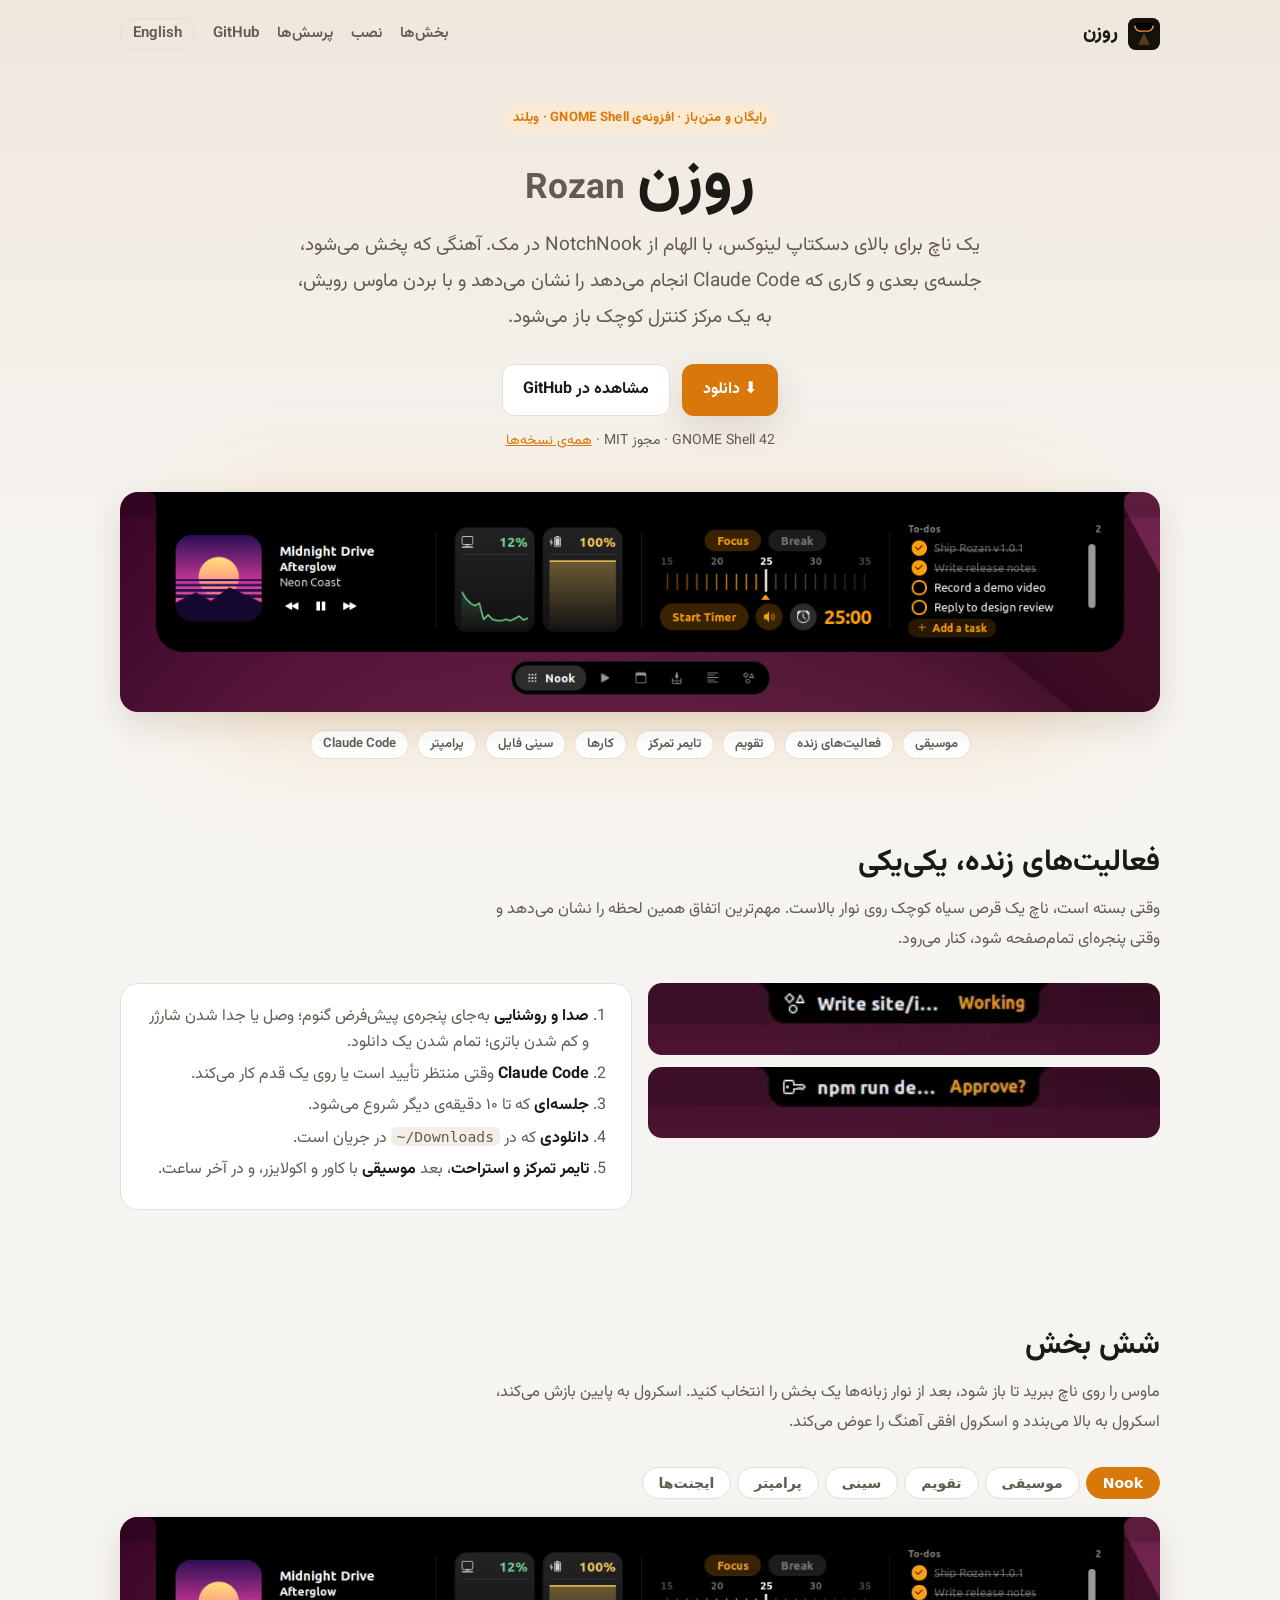
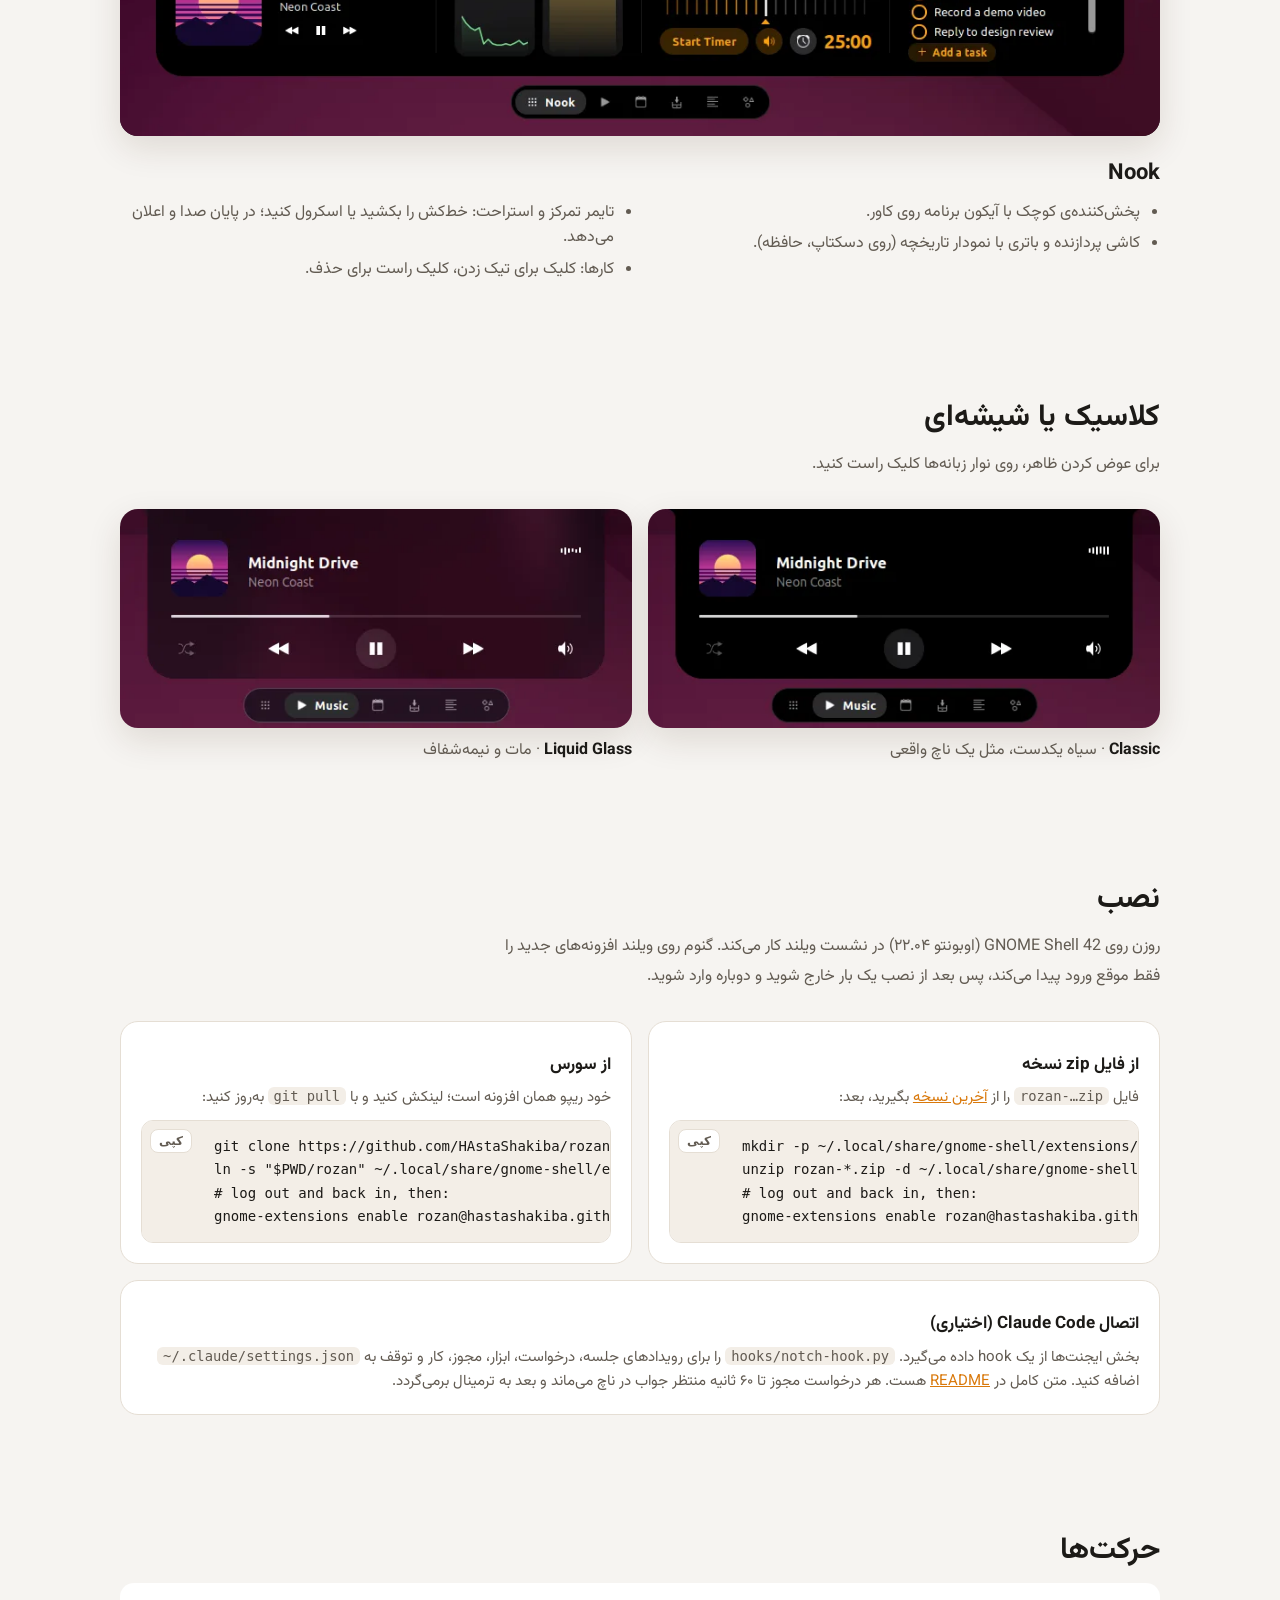
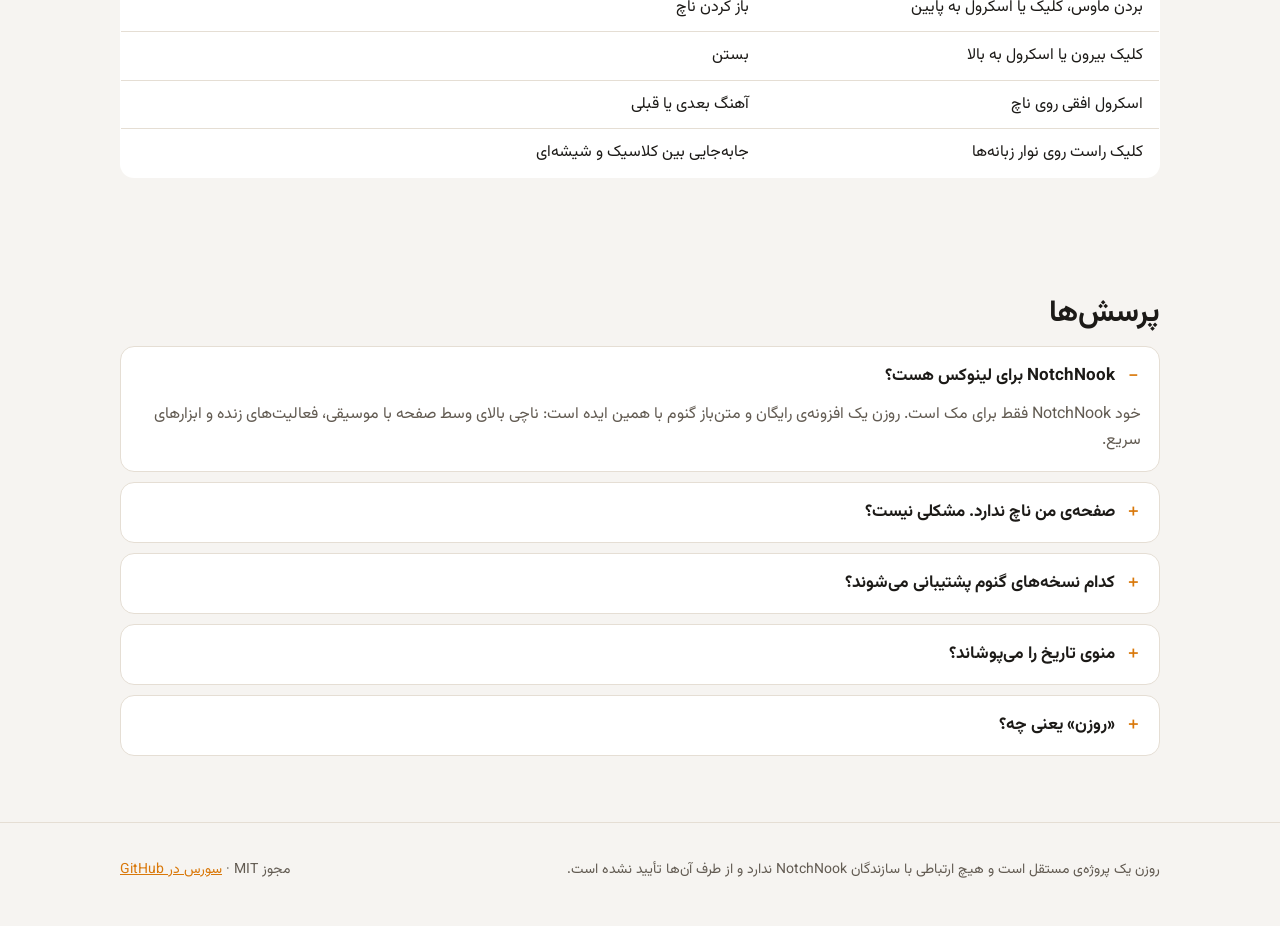
==== site/fa/index.html @ 6f1ebddb "Rename to rozan, move extension to repo root, add website - Extension files now live at the reposito" ====
<!doctype html>
<html lang="fa" dir="rtl">
<head>
  <meta charset="utf-8">
  <meta name="viewport" content="width=device-width, initial-scale=1">
  <title>روزن — ناچ رایگان شبیه NotchNook برای گنوم در لینوکس</title>
  <meta name="description" content="روزن یک ناچ رایگان و متن‌باز برای GNOME Shell در لینوکس است: کنترل موسیقی، فعالیت‌های زنده، تقویم، تایمر، کارها، سینی فایل، تله‌پرامپتر و تأیید درخواست‌های Claude Code بالای صفحه.">
  <meta name="robots" content="index, follow">
  <link rel="canonical" href="https://hastashakiba.github.io/rozan/fa/">
  <link rel="alternate" hreflang="en" href="https://hastashakiba.github.io/rozan/">
  <link rel="alternate" hreflang="fa" href="https://hastashakiba.github.io/rozan/fa/">
  <link rel="alternate" hreflang="x-default" href="https://hastashakiba.github.io/rozan/">
  <meta name="theme-color" content="#15110d">
  <meta property="og:type" content="website">
  <meta property="og:site_name" content="Rozan">
  <meta property="og:locale" content="fa_IR">
  <meta property="og:locale:alternate" content="en_US">
  <meta property="og:url" content="https://hastashakiba.github.io/rozan/fa/">
  <meta property="og:title" content="روزن — ناچ رایگان شبیه NotchNook برای گنوم در لینوکس">
  <meta property="og:description" content="موسیقی، فعالیت‌های زنده، تقویم، تایمر، کارها، سینی فایل، تله‌پرامپتر و Claude Code در یک ناچ بالای دسکتاپ گنوم.">
  <meta property="og:image" content="https://hastashakiba.github.io/rozan/screenshot.png">
  <meta name="twitter:card" content="summary_large_image">
  <meta name="twitter:image" content="https://hastashakiba.github.io/rozan/screenshot.png">
  <link rel="preconnect" href="https://fonts.googleapis.com">
  <link rel="stylesheet" href="https://fonts.googleapis.com/css2?family=Vazirmatn:wght@400;600;700;800&amp;display=swap">
  <link rel="icon" href="../icon.svg" type="image/svg+xml">
  <link rel="stylesheet" href="../style.css">
</head>
<body>
  <div class="wrap">
    <nav>
      <a class="brand" href="./"><img src="../icon.svg" alt="">روزن</a>
      <div class="nav-links">
        <a class="hide-sm" href="#workspaces">بخش‌ها</a>
        <a class="hide-sm" href="#install">نصب</a>
        <a class="hide-sm" href="#faq">پرسش‌ها</a>
        <a href="https://github.com/HAstaShakiba/rozan">GitHub</a>
        <a class="lang-switch" href="../" hreflang="en" lang="en">English</a>
      </div>
    </nav>

    <header class="hero">
      <span class="eyebrow">رایگان و متن‌باز · افزونه‌ی GNOME Shell · ویلند</span>
      <h1>روزن<span class="fa" lang="en">Rozan</span></h1>
      <p class="lead">یک ناچ برای بالای دسکتاپ لینوکس، با الهام از NotchNook در مک. آهنگی که پخش می‌شود، جلسه‌ی
        بعدی و کاری که Claude Code انجام می‌دهد را نشان می‌دهد و با بردن ماوس رویش، به یک مرکز کنترل کوچک باز می‌شود.</p>
      <div class="actions">
        <a class="btn btn-primary" id="download" href="https://github.com/HAstaShakiba/rozan/releases/latest">⬇ دانلود</a>
        <a class="btn btn-ghost" href="https://github.com/HAstaShakiba/rozan">مشاهده در GitHub</a>
      </div>
      <p class="meta"><span id="release-meta">GNOME Shell 42 · مجوز MIT</span>
        · <a href="https://github.com/HAstaShakiba/rozan/releases">همه‌ی نسخه‌ها</a></p>
      <div class="stage">
        <img src="../screenshot.png" width="1160" height="245" fetchpriority="high"
             alt="روزن باز در صفحه‌ی Nook: کاور آهنگ و کنترل‌ها، نمودار پردازنده و باتری، تایمر تمرکز و فهرست کارها">
      </div>
      <div class="pills">
        <span class="pill">موسیقی</span><span class="pill">فعالیت‌های زنده</span><span class="pill">تقویم</span>
        <span class="pill">تایمر تمرکز</span><span class="pill">کارها</span><span class="pill">سینی فایل</span>
        <span class="pill">پرامپتر</span><span class="pill">Claude Code</span>
      </div>
    </header>
  </div>

  <section id="activities">
    <div class="wrap">
      <h2>فعالیت‌های زنده، یکی‌یکی</h2>
      <p class="section-lead">وقتی بسته است، ناچ یک قرص سیاه کوچک روی نوار بالاست. مهم‌ترین اتفاق همین لحظه را نشان
        می‌دهد و وقتی پنجره‌ای تمام‌صفحه شود، کنار می‌رود.</p>
      <div class="activities">
        <div>
          <div class="chip-shot"><img src="../img/collapsed-agent.webp" width="360" height="50" loading="lazy"
               alt="ناچ بسته که یک قدم Claude Code را با کلمه‌ی Working نشان می‌دهد"></div>
          <div class="chip-shot" style="margin-top:12px"><img src="../img/collapsed-perm.webp" width="360" height="50" loading="lazy"
               alt="ناچ بسته که برای اجرای npm run deploy تأیید می‌خواهد"></div>
        </div>
        <div class="card">
          <ol class="prio">
            <li><strong>صدا و روشنایی</strong> به‌جای پنجره‌ی پیش‌فرض گنوم؛ وصل یا جدا شدن شارژر و کم شدن باتری؛ تمام شدن یک دانلود.</li>
            <li><strong>Claude Code</strong> وقتی منتظر تأیید است یا روی یک قدم کار می‌کند.</li>
            <li><strong>جلسه‌ای</strong> که تا ۱۰ دقیقه‌ی دیگر شروع می‌شود.</li>
            <li><strong>دانلودی</strong> که در <code>~/Downloads</code> در جریان است.</li>
            <li><strong>تایمر تمرکز و استراحت</strong>، بعد <strong>موسیقی</strong> با کاور و اکولایزر، و در آخر ساعت.</li>
          </ol>
        </div>
      </div>
    </div>
  </section>

  <section id="workspaces">
    <div class="wrap">
      <h2>شش بخش</h2>
      <p class="section-lead">ماوس را روی ناچ ببرید تا باز شود، بعد از نوار زبانه‌ها یک بخش را انتخاب کنید. اسکرول به پایین
        بازش می‌کند، اسکرول به بالا می‌بندد و اسکرول افقی آهنگ را عوض می‌کند.</p>
      <div class="tabs" role="tablist">
        <button class="tab" role="tab" aria-selected="true" aria-controls="p-nook" id="t-nook">Nook</button>
        <button class="tab" role="tab" aria-selected="false" aria-controls="p-music" id="t-music">موسیقی</button>
        <button class="tab" role="tab" aria-selected="false" aria-controls="p-calendar" id="t-calendar">تقویم</button>
        <button class="tab" role="tab" aria-selected="false" aria-controls="p-tray" id="t-tray">سینی</button>
        <button class="tab" role="tab" aria-selected="false" aria-controls="p-prompter" id="t-prompter">پرامپتر</button>
        <button class="tab" role="tab" aria-selected="false" aria-controls="p-agents" id="t-agents">ایجنت‌ها</button>
      </div>

      <div class="panel wide" role="tabpanel" id="p-nook" aria-labelledby="t-nook">
        <div class="shot"><img src="../img/nook.webp" width="1160" height="245" loading="lazy" alt="صفحه‌ی Nook"></div>
        <div><h3>Nook</h3><ul>
          <li>پخش‌کننده‌ی کوچک با آیکون برنامه روی کاور.</li>
          <li>کاشی پردازنده و باتری با نمودار تاریخچه (روی دسکتاپ، حافظه).</li>
          <li>تایمر تمرکز و استراحت: خط‌کش را بکشید یا اسکرول کنید؛ در پایان صدا و اعلان می‌دهد.</li>
          <li>کارها: کلیک برای تیک زدن، کلیک راست برای حذف.</li></ul></div>
      </div>
      <div class="panel" role="tabpanel" id="p-music" aria-labelledby="t-music" hidden>
        <div class="shot"><img src="../img/music.webp" width="560" height="240" loading="lazy" alt="صفحه‌ی موسیقی"></div>
        <div><h3>موسیقی</h3><ul>
          <li>با هر پخش‌کننده‌ی MPRIS کار می‌کند: Spotify، فایرفاکس، کرومیوم، VLC و بقیه.</li>
          <li>کاور، نام آهنگ و خواننده، با نوار پیشرفتی که می‌شود کشید و جلو و عقب رفت.</li>
          <li>قبلی، پخش/توقف و بعدی؛ اسکرول افقی هم آهنگ را عوض می‌کند.</li></ul></div>
      </div>
      <div class="panel" role="tabpanel" id="p-calendar" aria-labelledby="t-calendar" hidden>
        <div class="shot"><img src="../img/calendar.webp" width="760" height="330" loading="lazy" alt="صفحه‌ی تقویم"></div>
        <div><h3>تقویم</h3><ul>
          <li>رویدادهای باقی‌مانده‌ی امروز و رویدادهای فردا، از سرویس تقویم گنوم.</li>
          <li>تقویم‌های GNOME Online Accounts و Evolution را هم شامل می‌شود.</li>
          <li>رویدادی که در جریان است با <em>Now</em> مشخص می‌شود.</li></ul></div>
      </div>
      <div class="panel" role="tabpanel" id="p-tray" aria-labelledby="t-tray" hidden>
        <div class="shot"><img src="../img/tray.webp" width="620" height="205" loading="lazy" alt="صفحه‌ی سینی"></div>
        <div><h3>سینی فایل</h3><ul>
          <li>قفسه‌ای برای فایل‌هایی که قرار است به‌زودی استفاده کنید.</li>
          <li>فایل‌ها را در Files کپی کنید و <em>Paste</em> را بزنید (گنوم ۴۲ کشیدن و رها کردن از برنامه‌های ویلند را نمی‌گیرد).</li>
          <li>باز کردن، کپی، نمایش در Files یا حذف هر فایل.</li></ul></div>
      </div>
      <div class="panel" role="tabpanel" id="p-prompter" aria-labelledby="t-prompter" hidden>
        <div class="shot"><img src="../img/prompter.webp" width="720" height="315" loading="lazy" alt="صفحه‌ی پرامپتر"></div>
        <div><h3>پرامپتر</h3><ul>
          <li>تله‌پرامپتر درست زیر وبکم.</li>
          <li>متن‌های ساده‌ی <code>.txt</code>، شمارش معکوس ۳ ثانیه‌ای و تنظیم سرعت و اندازه‌ی متن.</li>
          <li>هنگام ضبط، با قفل باز نگهش دارید.</li></ul></div>
      </div>
      <div class="panel" role="tabpanel" id="p-agents" aria-labelledby="t-agents" hidden>
        <div class="shot"><img src="../img/agents-perm.webp" width="690" height="330" loading="lazy" alt="صفحه‌ی ایجنت‌ها با یک درخواست مجوز"></div>
        <div><h3>ایجنت‌ها</h3><ul>
          <li>همه‌ی جلسه‌های Claude Code را دنبال کنید: درخواست، فهرست کارها و دستوری که الان اجرا می‌شود.</li>
          <li>درخواست‌های مجوز را از خود ناچ تأیید یا رد کنید، یا به ترمینال بروید.</li>
          <li>برای هر جلسه یک برچسب؛ ترمینال‌های بسته‌شده خودشان حذف می‌شوند.</li></ul></div>
      </div>
    </div>
  </section>

  <section id="looks">
    <div class="wrap">
      <h2>کلاسیک یا شیشه‌ای</h2>
      <p class="section-lead">برای عوض کردن ظاهر، روی نوار زبانه‌ها کلیک راست کنید.</p>
      <div class="compare">
        <figure class="shot"><img src="../img/music.webp" width="560" height="240" loading="lazy" alt="ناچ سیاه کلاسیک در صفحه‌ی موسیقی">
          <figcaption>Classic <span>· سیاه یکدست، مثل یک ناچ واقعی</span></figcaption></figure>
        <figure class="shot"><img src="../img/glass-music.webp" width="560" height="240" loading="lazy" alt="ناچ شیشه‌ای مات و نیمه‌شفاف در صفحه‌ی موسیقی">
          <figcaption>Liquid Glass <span>· مات و نیمه‌شفاف</span></figcaption></figure>
      </div>
    </div>
  </section>

  <section id="install">
    <div class="wrap">
      <h2>نصب</h2>
      <p class="section-lead">روزن روی GNOME Shell 42 (اوبونتو ۲۲.۰۴) در نشست ویلند کار می‌کند. گنوم روی ویلند افزونه‌های
        جدید را فقط موقع ورود پیدا می‌کند، پس بعد از نصب یک بار خارج شوید و دوباره وارد شوید.</p>
      <div class="steps">
        <div class="card">
          <h3>از فایل zip نسخه</h3>
          <p>فایل <code>rozan-…zip</code> را از <a href="https://github.com/HAstaShakiba/rozan/releases/latest">آخرین نسخه</a> بگیرید، بعد:</p>
          <pre><code>mkdir -p ~/.local/share/gnome-shell/extensions/rozan@hastashakiba.github.io
unzip rozan-*.zip -d ~/.local/share/gnome-shell/extensions/rozan@hastashakiba.github.io
# log out and back in, then:
gnome-extensions enable rozan@hastashakiba.github.io</code></pre>
        </div>
        <div class="card">
          <h3>از سورس</h3>
          <p>خود ریپو همان افزونه است؛ لینکش کنید و با <code>git pull</code> به‌روز کنید:</p>
          <pre><code>git clone https://github.com/HAstaShakiba/rozan.git
ln -s "$PWD/rozan" ~/.local/share/gnome-shell/extensions/rozan@hastashakiba.github.io
# log out and back in, then:
gnome-extensions enable rozan@hastashakiba.github.io</code></pre>
        </div>
      </div>
      <div class="card" style="margin-top:16px">
        <h3>اتصال Claude Code (اختیاری)</h3>
        <p>بخش ایجنت‌ها از یک hook داده می‌گیرد. <code>hooks/notch-hook.py</code> را برای رویدادهای جلسه، درخواست، ابزار،
          مجوز، کار و توقف به <code>~/.claude/settings.json</code> اضافه کنید. متن کامل در
          <a href="https://github.com/HAstaShakiba/rozan#claude-code-hook-for-the-agents-workspace">README</a> هست.
          هر درخواست مجوز تا ۶۰ ثانیه منتظر جواب در ناچ می‌ماند و بعد به ترمینال برمی‌گردد.</p>
      </div>
    </div>
  </section>

  <section id="gestures">
    <div class="wrap">
      <h2>حرکت‌ها</h2>
      <table>
        <tr><td>بردن ماوس، کلیک یا اسکرول به پایین</td><td>باز کردن ناچ</td></tr>
        <tr><td>کلیک بیرون یا اسکرول به بالا</td><td>بستن</td></tr>
        <tr><td>اسکرول افقی روی ناچ</td><td>آهنگ بعدی یا قبلی</td></tr>
        <tr><td>کلیک راست روی نوار زبانه‌ها</td><td>جابه‌جایی بین کلاسیک و شیشه‌ای</td></tr>
      </table>
    </div>
  </section>

  <section id="faq">
    <div class="wrap">
      <h2>پرسش‌ها</h2>
      <details class="faq" open>
        <summary><h3>NotchNook برای لینوکس هست؟</h3></summary>
        <p>خود NotchNook فقط برای مک است. روزن یک افزونه‌ی رایگان و متن‌باز گنوم با همین ایده است: ناچی بالای وسط صفحه با موسیقی، فعالیت‌های زنده و ابزارهای سریع.</p>
      </details>
      <details class="faq">
        <summary><h3>صفحه‌ی من ناچ ندارد. مشکلی نیست؟</h3></summary>
        <p>نه. روزن ناچ خودش را روی وسط نوار بالا می‌کشد، پس روی هر نمایشگری کار می‌کند.</p>
      </details>
      <details class="faq">
        <summary><h3>کدام نسخه‌های گنوم پشتیبانی می‌شوند؟</h3></summary>
        <p>GNOME Shell 42، همان که با اوبونتو ۲۲.۰۴ می‌آید، در نشست ویلند. نسخه‌های جدیدتر گنوم قالب افزونه‌ی دیگری دارند و هنوز پشتیبانی نمی‌شوند.</p>
      </details>
      <details class="faq">
        <summary><h3>منوی تاریخ را می‌پوشاند؟</h3></summary>
        <p>بله. ناچ روی وسط نوار بالا، شامل ساعت و منوی تاریخ، قرار می‌گیرد. ناچ بسته خودش ساعت را نشان می‌دهد.</p>
      </details>
      <details class="faq">
        <summary><h3>«روزن» یعنی چه؟</h3></summary>
        <p>روزن دریچه‌ی کوچکی بالای دیوار است که نور از آن به خانه می‌آید.</p>
      </details>
    </div>
  </section>

  <footer>
    <div class="wrap">
      <span>روزن یک پروژه‌ی مستقل است و هیچ ارتباطی با سازندگان NotchNook ندارد و از طرف آن‌ها تأیید نشده است.</span>
      <span>مجوز MIT · <a href="https://github.com/HAstaShakiba/rozan">سورس در GitHub</a></span>
    </div>
  </footer>

  <script src="../main.js" defer></script>
</body>
</html>
---- site/style.css ----
:root {
  --bg: #f6f4f1;
  --bg-grad: #efe7dc;
  --surface: #ffffff;
  --text: #1c1a17;
  --muted: #625b52;
  --accent: #d9780a;
  --accent-ink: #ffffff;
  --accent-soft: #fbead3;
  --glow: #ff9f1a;
  --border: #e5ded4;
  --code-bg: #f3eee7;
  --shot-bg: #2a1424;
  --shadow: 0 12px 34px rgba(60, 35, 10, 0.12);
}
@media (prefers-color-scheme: dark) {
  :root:not([data-theme="light"]) {
    --bg: #0e0d0c;
    --bg-grad: #1d1510;
    --surface: #171513;
    --text: #efebe6;
    --muted: #a39b91;
    --accent: #ffa733;
    --accent-ink: #1a1206;
    --accent-soft: #33240f;
    --border: #2a2622;
    --code-bg: #12100e;
    --shot-bg: #2a1424;
    --shadow: 0 12px 34px rgba(0, 0, 0, 0.45);
  }
}
:root[data-theme="dark"] {
  --bg: #0e0d0c;
  --bg-grad: #1d1510;
  --surface: #171513;
  --text: #efebe6;
  --muted: #a39b91;
  --accent: #ffa733;
  --accent-ink: #1a1206;
  --accent-soft: #33240f;
  --border: #2a2622;
  --code-bg: #12100e;
  --shot-bg: #2a1424;
  --shadow: 0 12px 34px rgba(0, 0, 0, 0.45);
}

* { box-sizing: border-box; }
html { scroll-behavior: smooth; }
body {
  margin: 0;
  font: 16px/1.6 system-ui, -apple-system, "Segoe UI", Ubuntu, Cantarell, "Noto Sans", sans-serif;
  color: var(--text);
  background: linear-gradient(180deg, var(--bg-grad), var(--bg) 560px) var(--bg);
}
a { color: var(--accent); }
img { max-width: 100%; height: auto; }
.wrap { max-width: 1080px; margin: 0 auto; padding: 0 20px; }

nav { display: flex; align-items: center; justify-content: space-between; padding: 18px 0; }
.brand { display: flex; align-items: center; gap: 10px; font-weight: 800; font-size: 19px;
         color: var(--text); text-decoration: none; }
.brand img { width: 32px; height: 32px; }
.nav-links { display: flex; gap: 18px; align-items: center; }
.nav-links a { color: var(--muted); text-decoration: none; font-weight: 600; font-size: 15px; }
.nav-links a:hover { color: var(--text); }
.lang-switch { border: 1px solid var(--border); border-radius: 999px; padding: 3px 12px; }

.hero { text-align: center; padding: 36px 0 24px; }
.eyebrow { display: inline-block; font-size: 13px; font-weight: 700; letter-spacing: .02em;
           color: var(--accent); background: var(--accent-soft); padding: 4px 10px; border-radius: 999px; }
h1 { font-size: clamp(38px, 7vw, 64px); line-height: 1.05; margin: 16px 0 12px; letter-spacing: -0.02em; }
h1 .fa { font-weight: 700; color: var(--muted); font-size: .55em; margin-inline-start: 12px; }
.lead { font-size: 19px; color: var(--muted); margin: 0 auto 28px; max-width: 36em; }
.actions { display: flex; flex-wrap: wrap; gap: 12px; justify-content: center; }
.btn { display: inline-flex; align-items: center; gap: 8px; padding: 12px 20px; border-radius: 12px;
       font-weight: 700; text-decoration: none; border: 1px solid transparent; }
.btn-primary { background: var(--accent); color: var(--accent-ink); box-shadow: var(--shadow); }
.btn-primary:hover { filter: brightness(1.06); }
.btn-ghost { background: var(--surface); color: var(--text); border-color: var(--border); }
.btn-ghost:hover { border-color: var(--accent); }
.meta { margin-top: 14px; font-size: 14px; color: var(--muted); }

/* Screenshots sit on the GNOME wallpaper they were taken on. */
.stage { position: relative; margin: 40px auto 0; max-width: 1160px; }
.stage::before { content: ""; position: absolute; inset: 10% 8% -6% 8%; background: var(--glow);
                 opacity: .22; filter: blur(60px); border-radius: 40px; z-index: -1; }
.stage img, .shot img { display: block; width: 100%; border-radius: 18px; background: var(--shot-bg);
                        box-shadow: var(--shadow); }
.pills { display: flex; flex-wrap: wrap; gap: 8px; justify-content: center; margin-top: 18px; }
.pill { font-size: 13px; font-weight: 600; color: var(--muted); border: 1px solid var(--border);
        background: var(--surface); padding: 3px 12px; border-radius: 999px; }

section { padding: 56px 0; }
h2 { font-size: 30px; margin: 0 0 8px; letter-spacing: -0.01em; }
.section-lead { color: var(--muted); margin: 0 0 28px; max-width: 42em; }

.grid { display: grid; grid-template-columns: repeat(3, 1fr); gap: 16px; }
.card { background: var(--surface); border: 1px solid var(--border); border-radius: 18px; padding: 20px; }
.card h3 { margin: 10px 0 6px; font-size: 17px; }
.card p { margin: 0; color: var(--muted); font-size: 15px; }
.icon { width: 38px; height: 38px; border-radius: 11px; display: grid; place-items: center;
        background: var(--accent-soft); color: var(--accent); font-size: 19px; }

/* Workspace gallery */
.tabs { display: flex; flex-wrap: wrap; gap: 6px; margin-bottom: 18px; }
.tab { font: 600 14px system-ui, sans-serif; color: var(--muted); background: var(--surface);
       border: 1px solid var(--border); border-radius: 999px; padding: 7px 16px; cursor: pointer; }
.tab:hover { color: var(--text); }
.tab[aria-selected="true"] { background: var(--accent); color: var(--accent-ink); border-color: var(--accent); }
.panel { display: grid; grid-template-columns: 1.35fr 1fr; gap: 28px; align-items: center; }
.panel.wide { grid-template-columns: 1fr; gap: 20px; }
.panel.wide ul { columns: 2; column-gap: 32px; }
.panel[hidden] { display: none; }
.panel .shot { background: var(--shot-bg); border-radius: 18px; display: grid; place-items: center;
               box-shadow: var(--shadow); overflow: hidden; }
.panel .shot img { box-shadow: none; border-radius: 0; }
.panel h3 { margin: 0 0 8px; font-size: 22px; }
.panel ul { margin: 0; padding-inline-start: 20px; color: var(--muted); }
.panel li { margin: 0 0 6px; }

.compare { display: grid; grid-template-columns: 1fr 1fr; gap: 16px; }
.compare figure { margin: 0; }
.compare figcaption { margin-top: 10px; font-weight: 700; }
.compare figcaption span { font-weight: 400; color: var(--muted); }

.activities { display: grid; grid-template-columns: 1fr 1fr; gap: 16px; align-items: start; }
.chip-shot { background: var(--shot-bg); border-radius: 14px; padding: 0; overflow: hidden; }
.chip-shot img { display: block; width: 100%; }
ol.prio { margin: 0; padding-inline-start: 22px; color: var(--muted); }
ol.prio li { margin: 0 0 6px; }
ol.prio strong { color: var(--text); }

.steps { display: grid; grid-template-columns: repeat(2, 1fr); gap: 16px; }
pre { margin: 10px 0 0; background: var(--code-bg); border: 1px solid var(--border); border-radius: 12px;
      padding: 14px 72px 14px 16px; overflow-x: auto; font-size: 14px; position: relative;
      direction: ltr; text-align: left; }
code { font-family: ui-monospace, "Ubuntu Mono", "DejaVu Sans Mono", monospace; }
p code, td code, li code { background: var(--code-bg); padding: 1px 6px; border-radius: 6px; font-size: .92em; }
.copy { position: absolute; top: 8px; right: 8px; border: 1px solid var(--border); background: var(--surface);
        color: var(--muted); border-radius: 8px; font: 600 12px system-ui, sans-serif; padding: 4px 8px; cursor: pointer; }
.copy:hover { color: var(--text); }

table { width: 100%; border-collapse: collapse; background: var(--surface); border: 1px solid var(--border);
        border-radius: 14px; overflow: hidden; }
td { padding: 11px 16px; border-top: 1px solid var(--border); }
tr:first-child td { border-top: none; }
td:first-child { width: 38%; }

details.faq { background: var(--surface); border: 1px solid var(--border); border-radius: 14px;
              padding: 4px 18px; margin: 0 0 10px; }
details.faq summary { cursor: pointer; list-style: none; }
details.faq summary::-webkit-details-marker { display: none; }
details.faq summary h3 { display: inline; font-size: 17px; margin: 0; line-height: 3; }
details.faq summary::before { content: "＋"; color: var(--accent); margin-inline-end: 10px; font-weight: 700; }
details.faq[open] summary::before { content: "－"; }
details.faq p { margin: 0 0 14px; color: var(--muted); }

footer { padding: 36px 0 48px; color: var(--muted); font-size: 14px; border-top: 1px solid var(--border); }
footer .wrap { display: flex; flex-wrap: wrap; justify-content: space-between; gap: 12px; }

@media (max-width: 860px) {
  .grid { grid-template-columns: 1fr 1fr; }
  .panel, .compare, .activities, .steps { grid-template-columns: 1fr; }
  .panel.wide ul { columns: 1; }
}
@media (max-width: 560px) {
  .grid { grid-template-columns: 1fr; }
  .nav-links a.hide-sm { display: none; }
  .lead { font-size: 17px; }
}

/* Persian (RTL) page */
html[lang="fa"] body { font-family: Vazirmatn, Tahoma, system-ui, sans-serif; }
html[lang="fa"] h1, html[lang="fa"] h2 { letter-spacing: 0; }
html[lang="fa"] .lead, html[lang="fa"] .section-lead { line-height: 1.9; }
html[dir="rtl"] code, html[dir="rtl"] kbd { direction: ltr; unicode-bidi: isolate; }
html[dir="rtl"] .copy { right: auto; left: 8px; }
html[dir="rtl"] pre { padding: 14px 16px 14px 72px; }

html, body { overflow-x: clip; }
.grid > *, .steps > *, .panel > *, .compare > *, .activities > * { min-width: 0; }
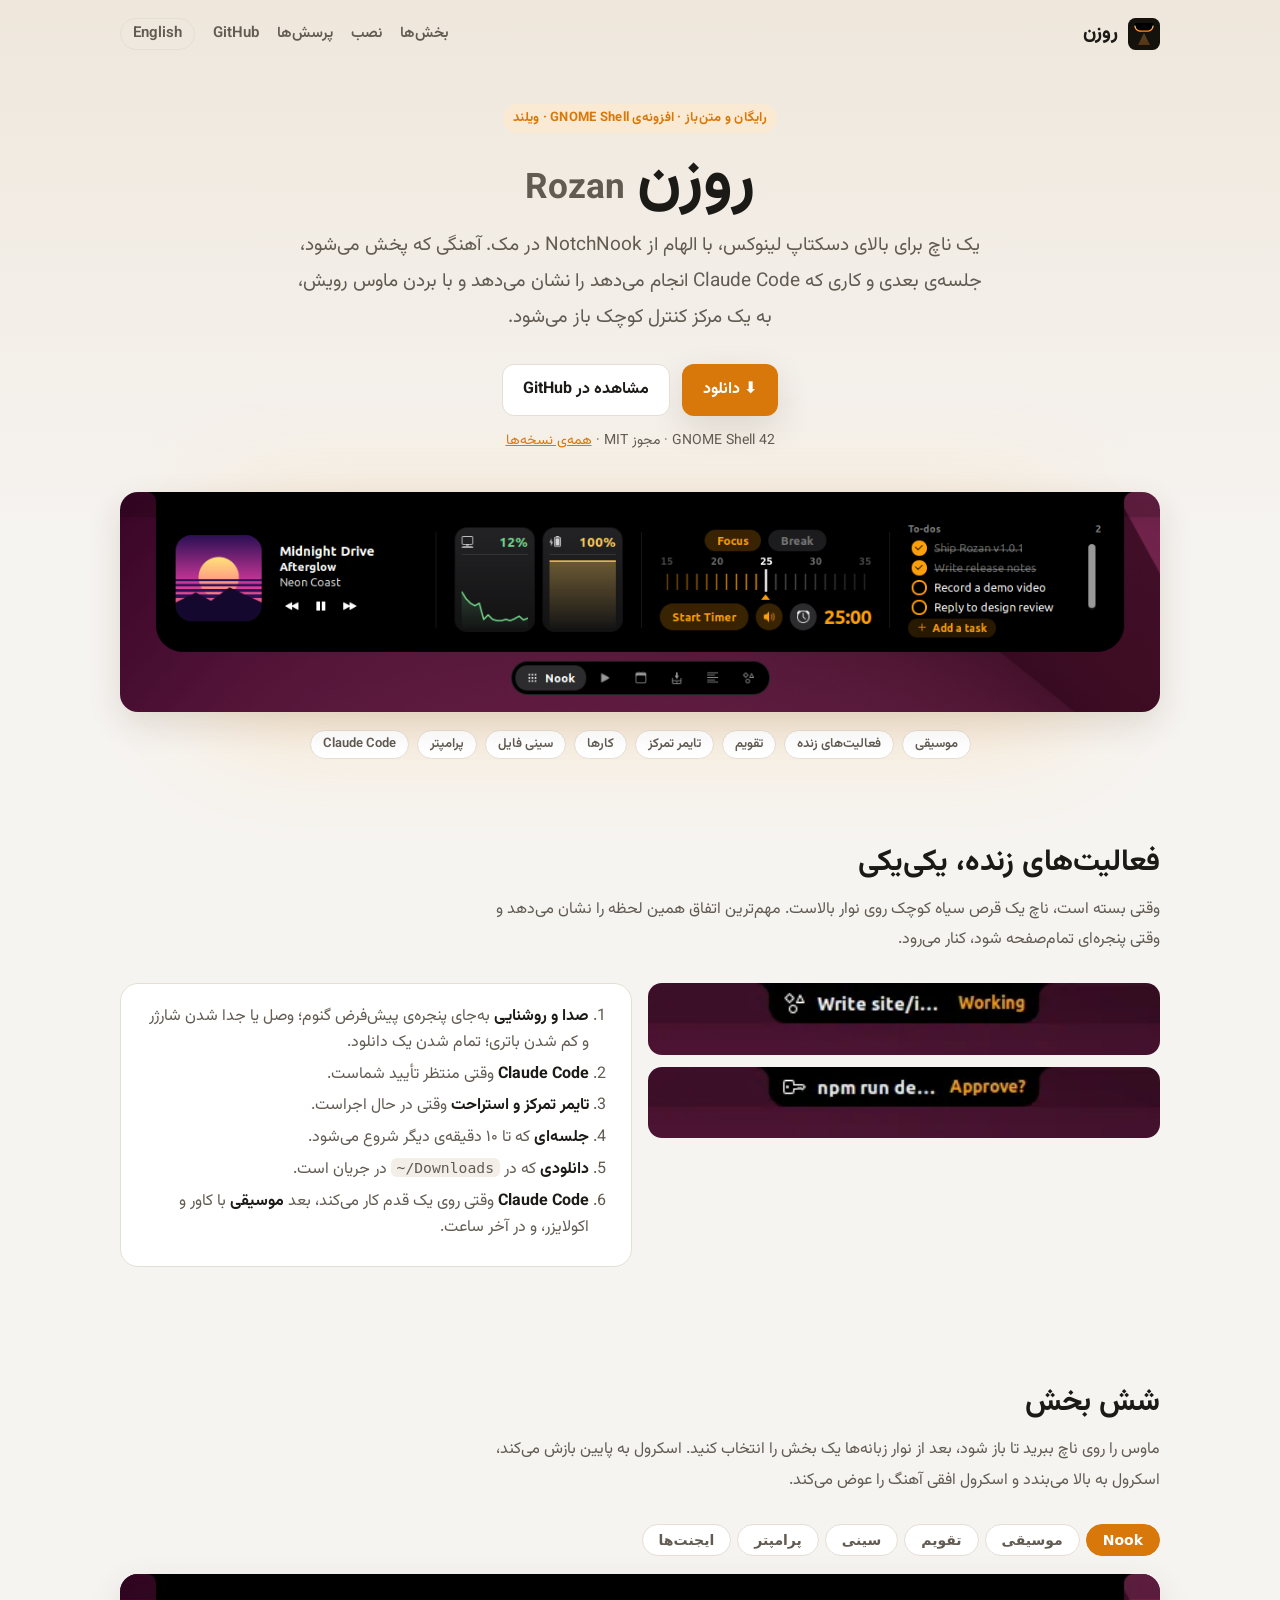
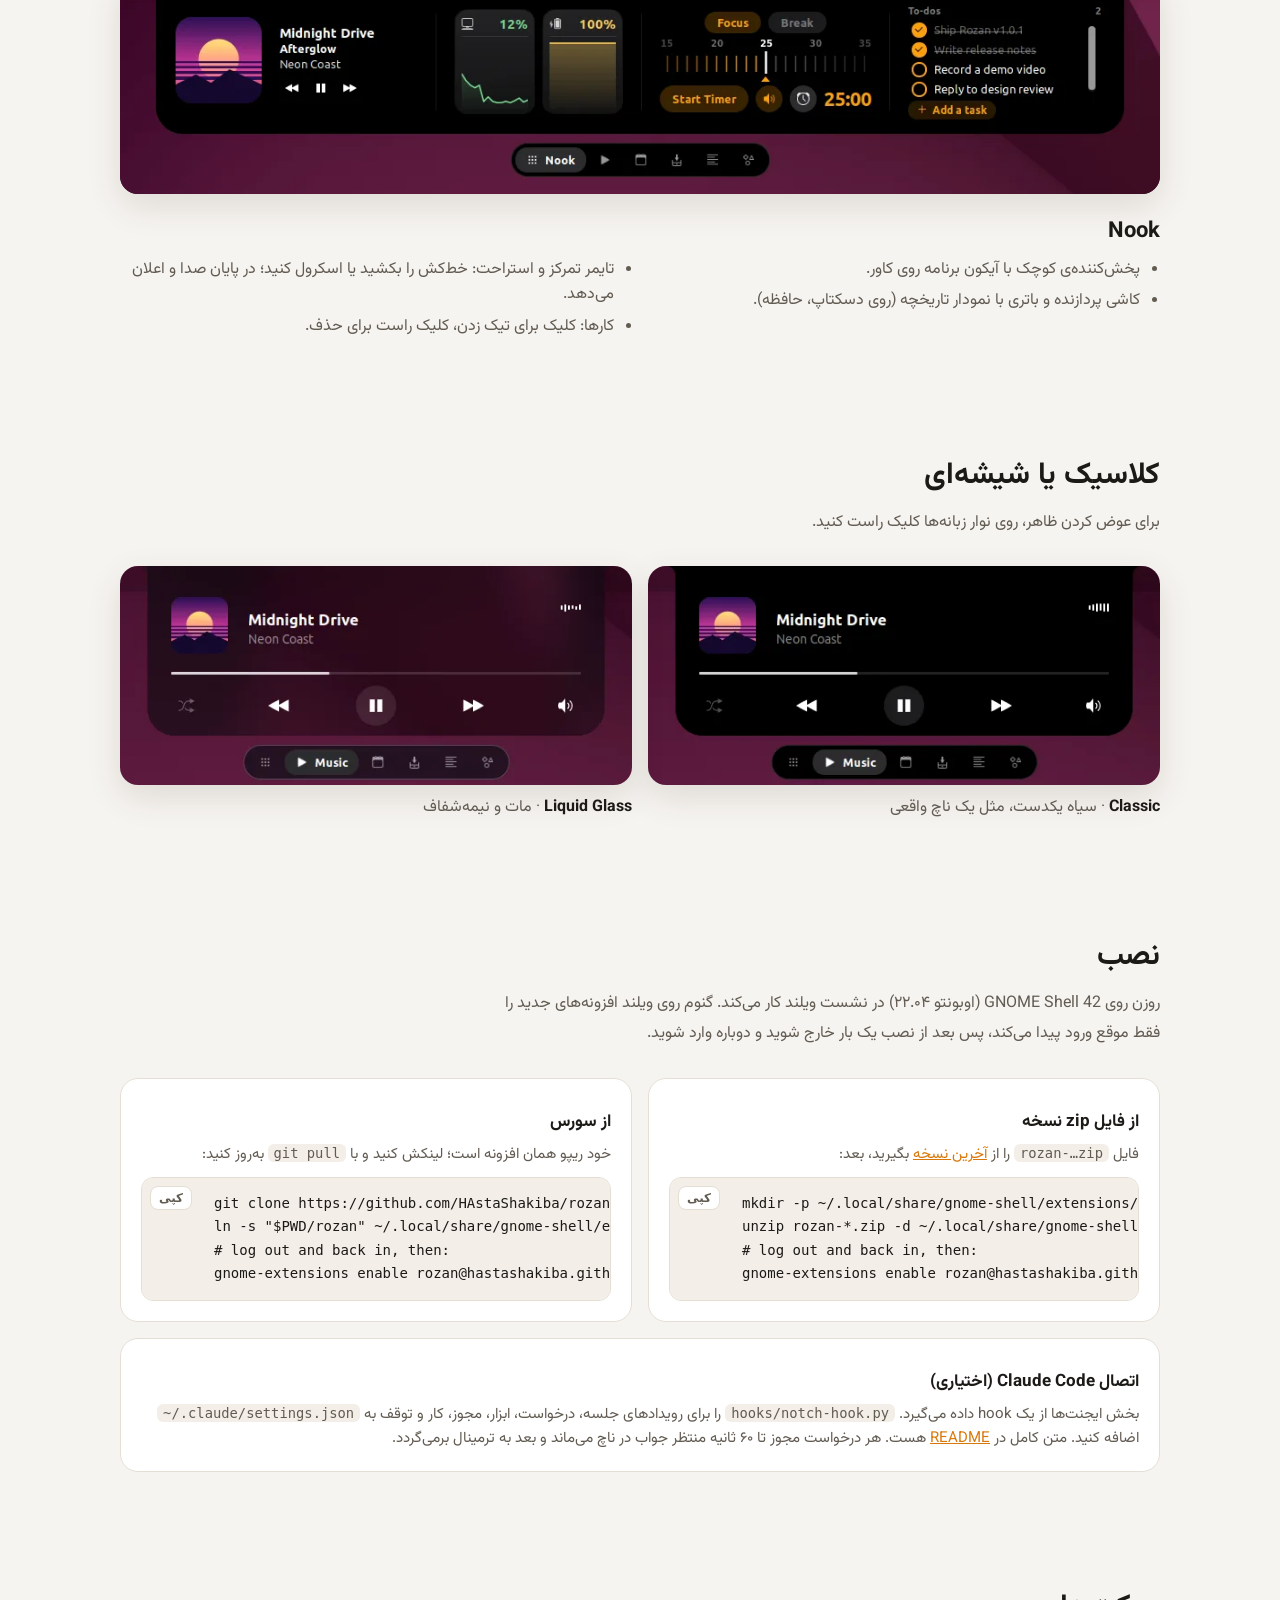
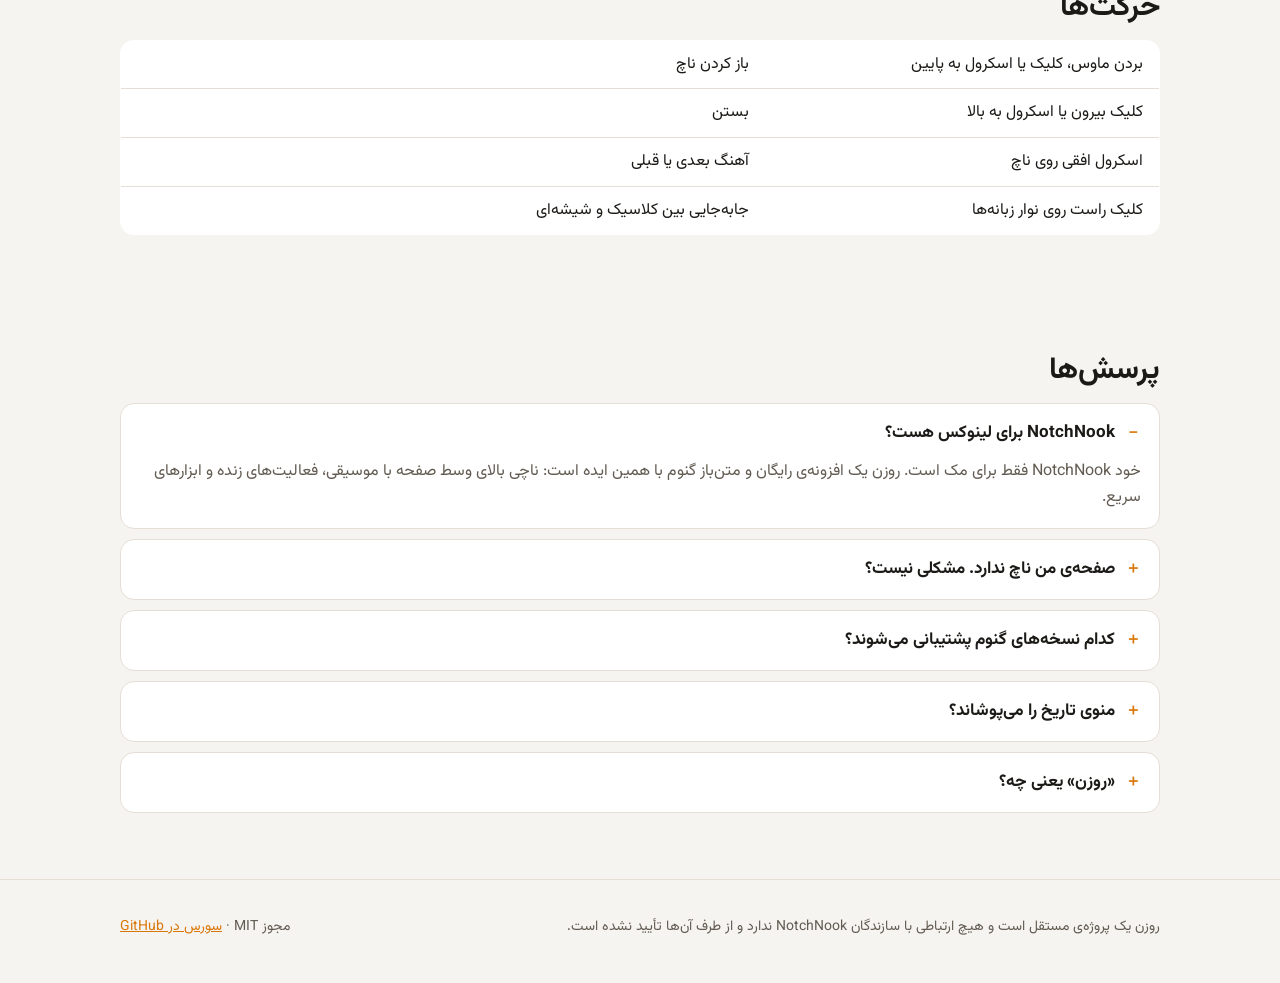
==== commit 1546509d: "Rewrite README and fix live activity order on the website Co-Authored-By: Claude Opus 5.5 <noreply@a" ====
--- a/site/fa/index.html
+++ b/site/fa/index.html
@@ -77,10 +77,11 @@
         <div class="card">
           <ol class="prio">
             <li><strong>صدا و روشنایی</strong> به‌جای پنجره‌ی پیش‌فرض گنوم؛ وصل یا جدا شدن شارژر و کم شدن باتری؛ تمام شدن یک دانلود.</li>
-            <li><strong>Claude Code</strong> وقتی منتظر تأیید است یا روی یک قدم کار می‌کند.</li>
+            <li><strong>Claude Code</strong> وقتی منتظر تأیید شماست.</li>
+            <li><strong>تایمر تمرکز و استراحت</strong> وقتی در حال اجراست.</li>
             <li><strong>جلسه‌ای</strong> که تا ۱۰ دقیقه‌ی دیگر شروع می‌شود.</li>
             <li><strong>دانلودی</strong> که در <code>~/Downloads</code> در جریان است.</li>
-            <li><strong>تایمر تمرکز و استراحت</strong>، بعد <strong>موسیقی</strong> با کاور و اکولایزر، و در آخر ساعت.</li>
+            <li><strong>Claude Code</strong> وقتی روی یک قدم کار می‌کند، بعد <strong>موسیقی</strong> با کاور و اکولایزر، و در آخر ساعت.</li>
           </ol>
         </div>
       </div>
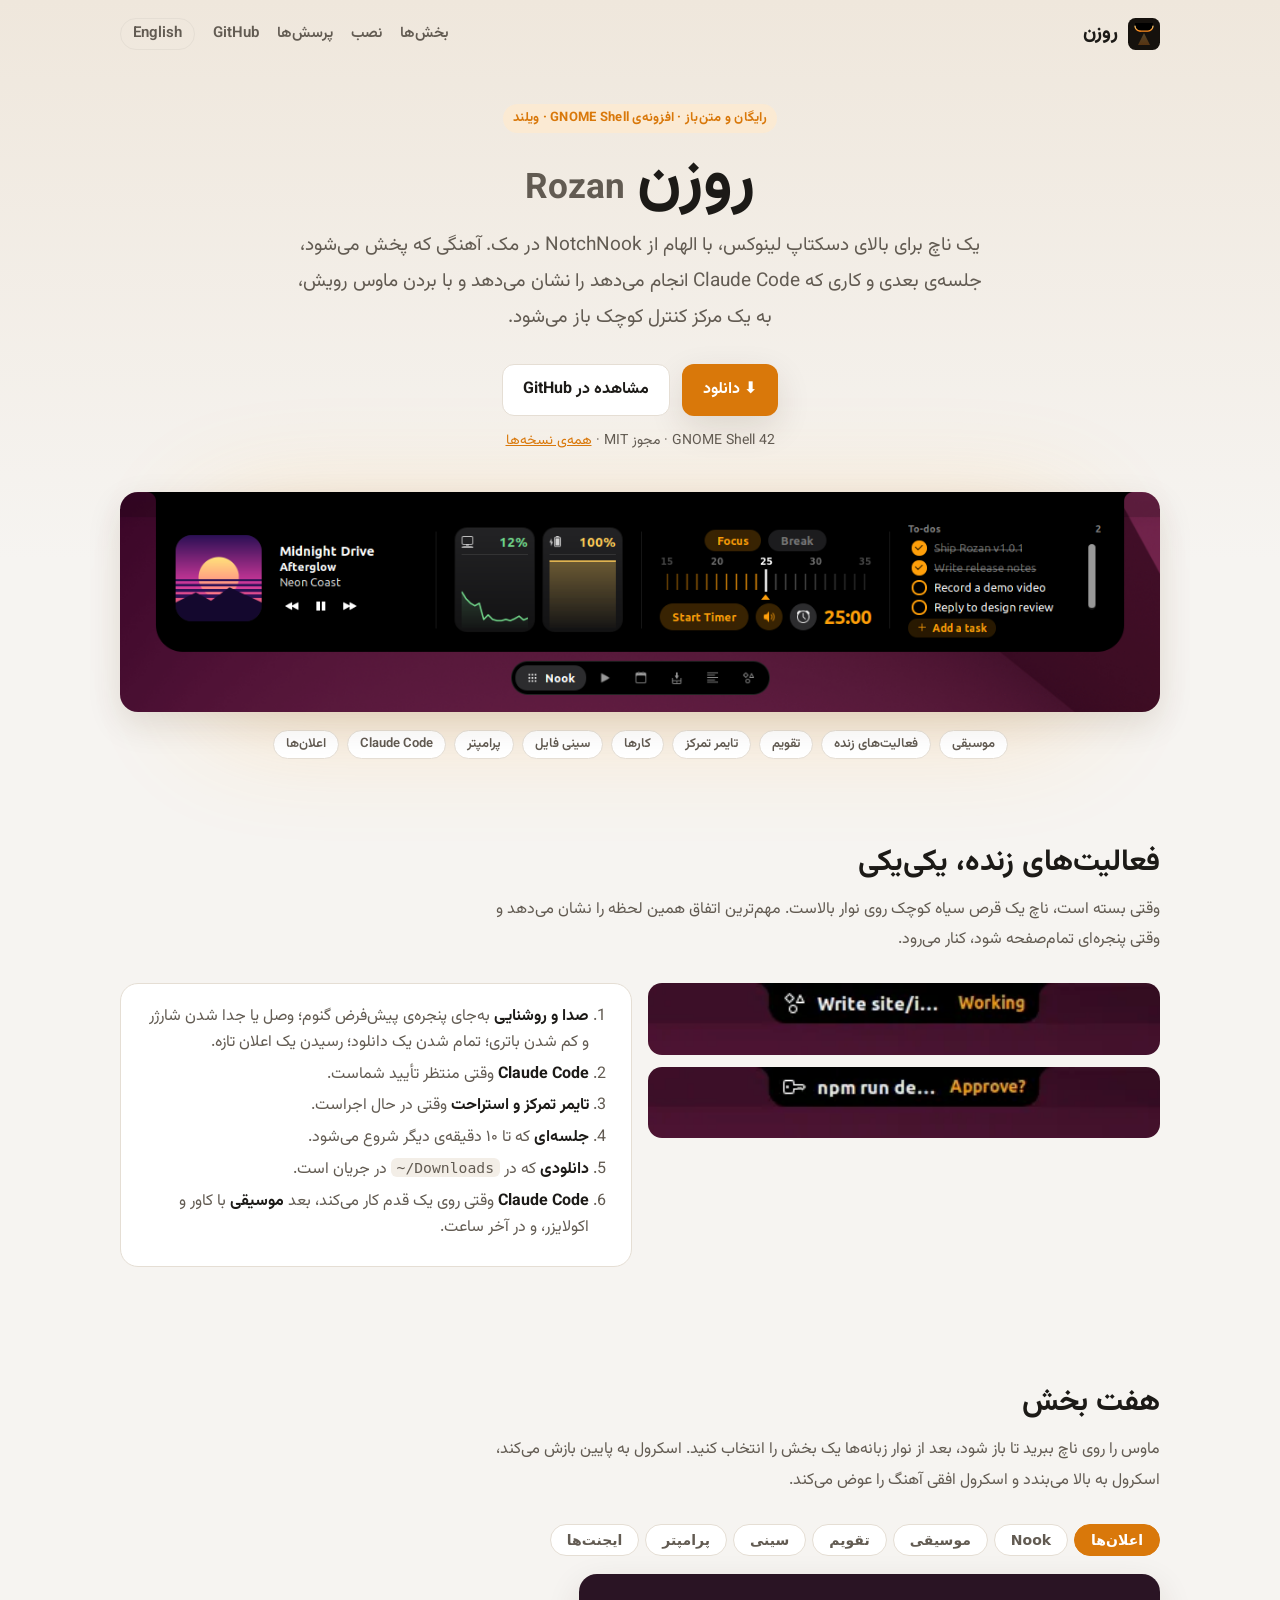
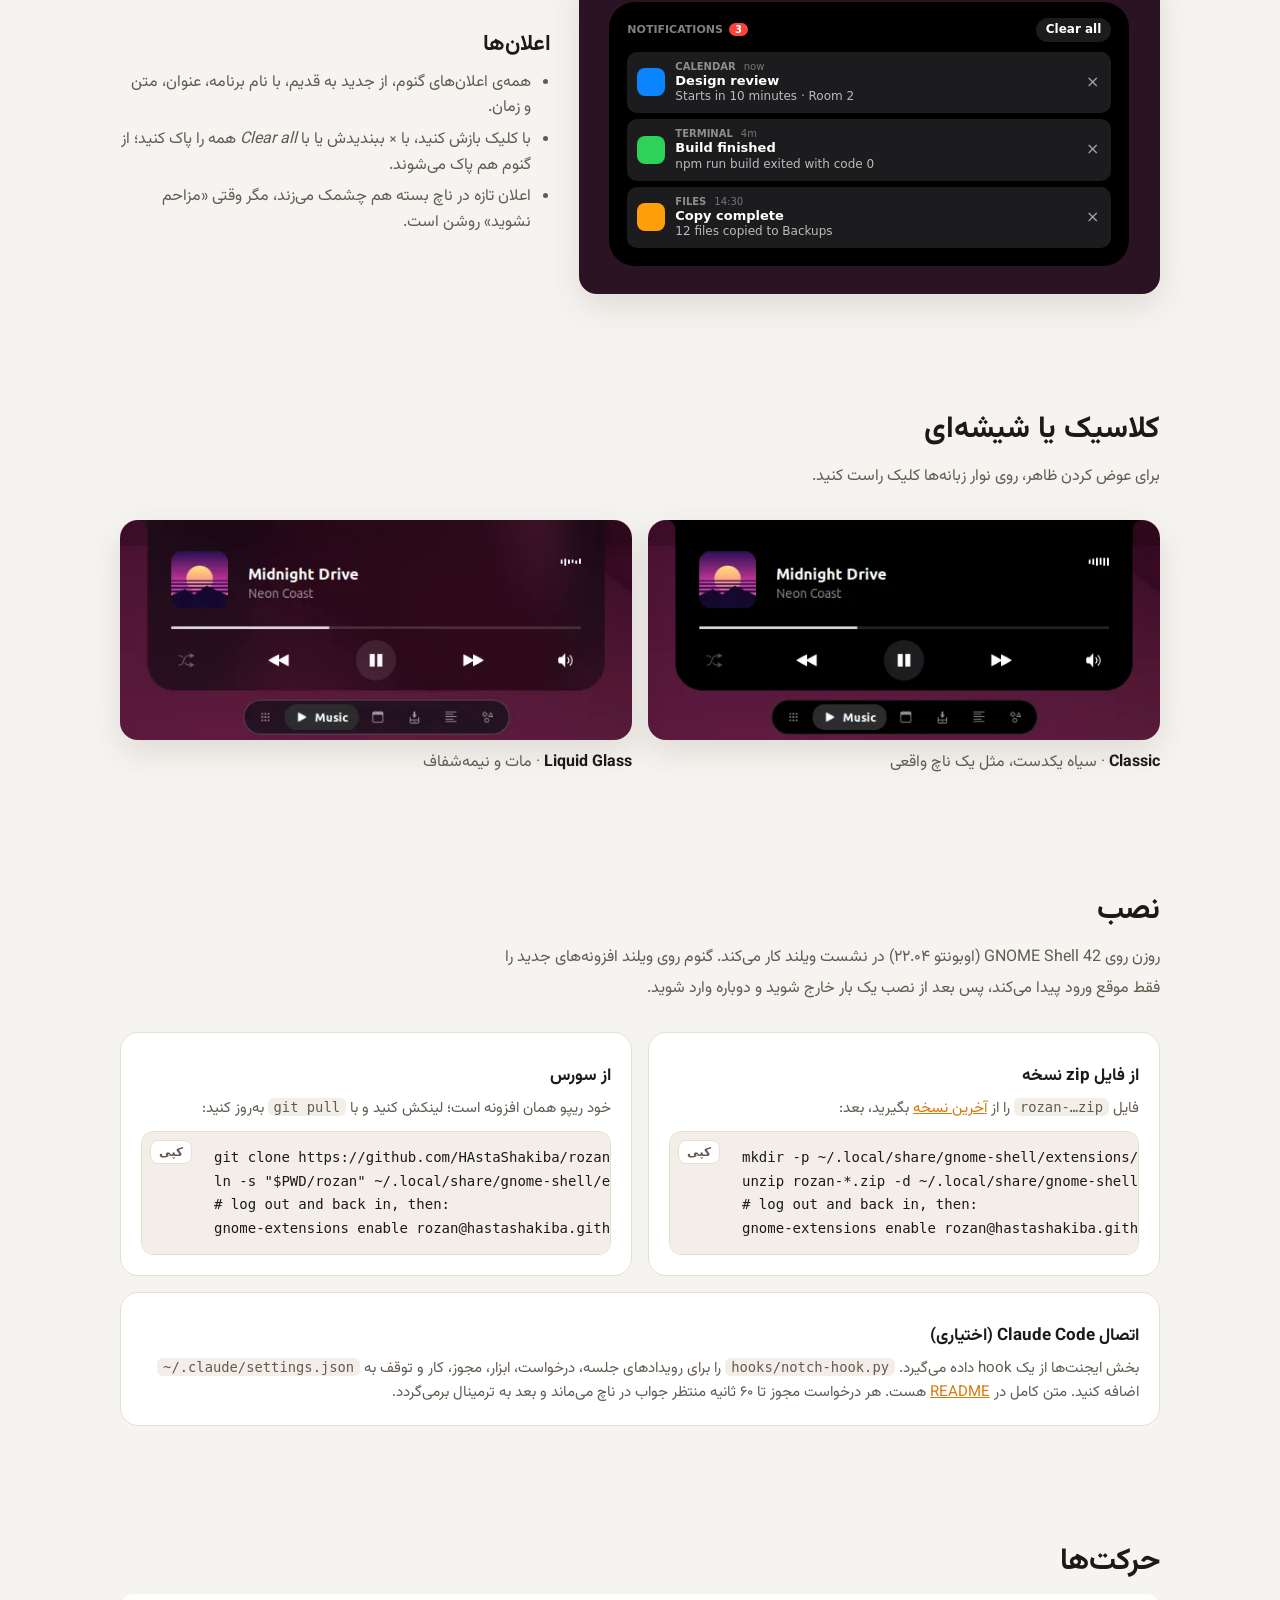
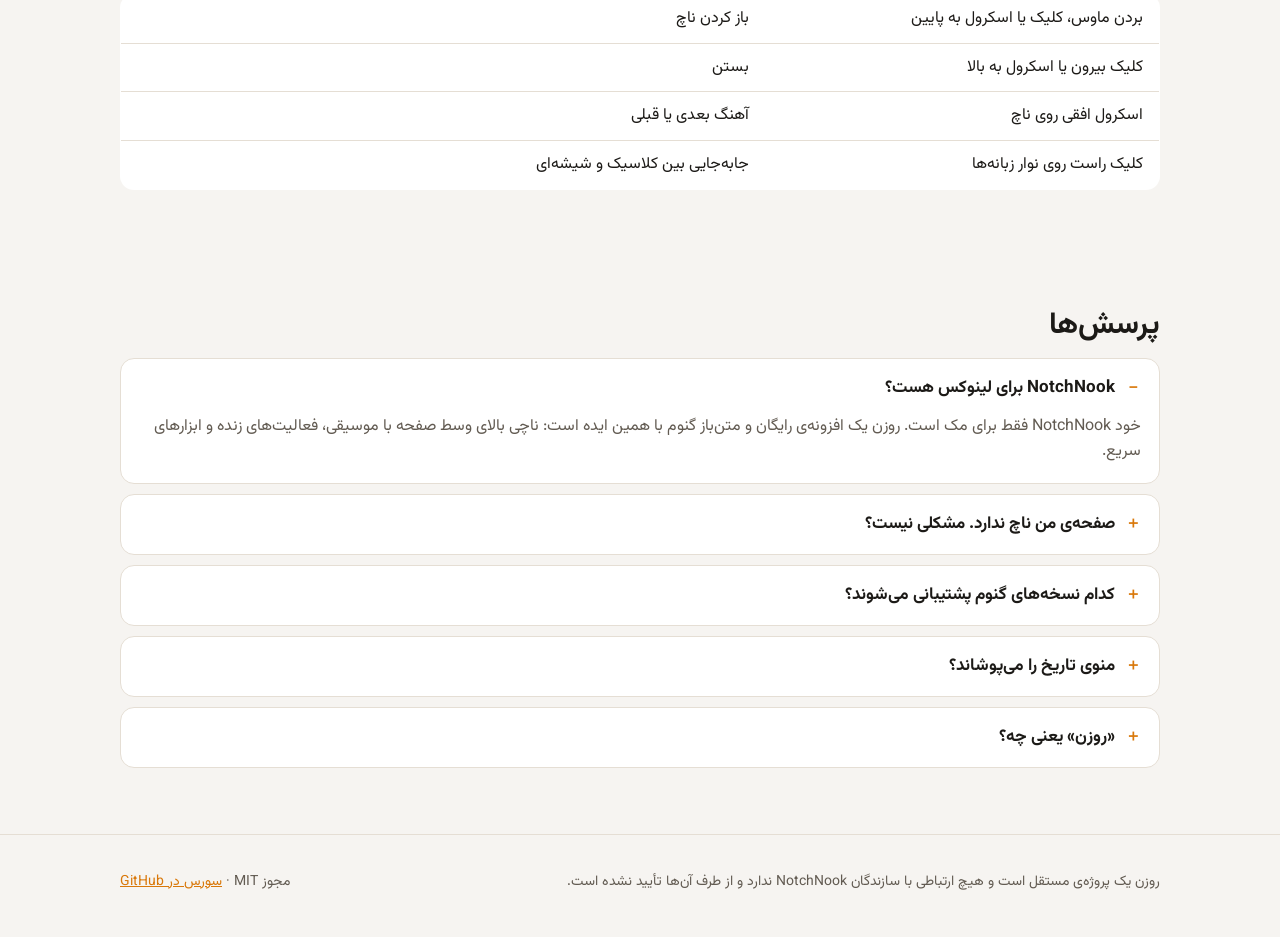
==== commit 27229ec3: "Add a Notifications workspace and live activity Notifications is a new workspace, now the first tab " ====
--- a/site/fa/index.html
+++ b/site/fa/index.html
@@ -4,7 +4,7 @@
   <meta charset="utf-8">
   <meta name="viewport" content="width=device-width, initial-scale=1">
   <title>روزن — ناچ رایگان شبیه NotchNook برای گنوم در لینوکس</title>
-  <meta name="description" content="روزن یک ناچ رایگان و متن‌باز برای GNOME Shell در لینوکس است: کنترل موسیقی، فعالیت‌های زنده، تقویم، تایمر، کارها، سینی فایل، تله‌پرامپتر و تأیید درخواست‌های Claude Code بالای صفحه.">
+  <meta name="description" content="روزن یک ناچ رایگان و متن‌باز برای GNOME Shell در لینوکس است: کنترل موسیقی، فعالیت‌های زنده، تقویم، تایمر، کارها، سینی فایل، تله‌پرامپتر، تأیید درخواست‌های Claude Code و اعلان‌ها بالای صفحه.">
   <meta name="robots" content="index, follow">
   <link rel="canonical" href="https://hastashakiba.github.io/rozan/fa/">
   <link rel="alternate" hreflang="en" href="https://hastashakiba.github.io/rozan/">
@@ -17,7 +17,7 @@
   <meta property="og:locale:alternate" content="en_US">
   <meta property="og:url" content="https://hastashakiba.github.io/rozan/fa/">
   <meta property="og:title" content="روزن — ناچ رایگان شبیه NotchNook برای گنوم در لینوکس">
-  <meta property="og:description" content="موسیقی، فعالیت‌های زنده، تقویم، تایمر، کارها، سینی فایل، تله‌پرامپتر و Claude Code در یک ناچ بالای دسکتاپ گنوم.">
+  <meta property="og:description" content="موسیقی، فعالیت‌های زنده، تقویم، تایمر، کارها، سینی فایل، تله‌پرامپتر، Claude Code و اعلان‌ها در یک ناچ بالای دسکتاپ گنوم.">
   <meta property="og:image" content="https://hastashakiba.github.io/rozan/screenshot.png">
   <meta name="twitter:card" content="summary_large_image">
   <meta name="twitter:image" content="https://hastashakiba.github.io/rozan/screenshot.png">
@@ -57,7 +57,7 @@
       <div class="pills">
         <span class="pill">موسیقی</span><span class="pill">فعالیت‌های زنده</span><span class="pill">تقویم</span>
         <span class="pill">تایمر تمرکز</span><span class="pill">کارها</span><span class="pill">سینی فایل</span>
-        <span class="pill">پرامپتر</span><span class="pill">Claude Code</span>
+        <span class="pill">پرامپتر</span><span class="pill">Claude Code</span><span class="pill">اعلان‌ها</span>
       </div>
     </header>
   </div>
@@ -76,7 +76,7 @@
         </div>
         <div class="card">
           <ol class="prio">
-            <li><strong>صدا و روشنایی</strong> به‌جای پنجره‌ی پیش‌فرض گنوم؛ وصل یا جدا شدن شارژر و کم شدن باتری؛ تمام شدن یک دانلود.</li>
+            <li><strong>صدا و روشنایی</strong> به‌جای پنجره‌ی پیش‌فرض گنوم؛ وصل یا جدا شدن شارژر و کم شدن باتری؛ تمام شدن یک دانلود؛ رسیدن یک اعلان تازه.</li>
             <li><strong>Claude Code</strong> وقتی منتظر تأیید شماست.</li>
             <li><strong>تایمر تمرکز و استراحت</strong> وقتی در حال اجراست.</li>
             <li><strong>جلسه‌ای</strong> که تا ۱۰ دقیقه‌ی دیگر شروع می‌شود.</li>
@@ -90,11 +90,12 @@
 
   <section id="workspaces">
     <div class="wrap">
-      <h2>شش بخش</h2>
+      <h2>هفت بخش</h2>
       <p class="section-lead">ماوس را روی ناچ ببرید تا باز شود، بعد از نوار زبانه‌ها یک بخش را انتخاب کنید. اسکرول به پایین
         بازش می‌کند، اسکرول به بالا می‌بندد و اسکرول افقی آهنگ را عوض می‌کند.</p>
       <div class="tabs" role="tablist">
-        <button class="tab" role="tab" aria-selected="true" aria-controls="p-nook" id="t-nook">Nook</button>
+        <button class="tab" role="tab" aria-selected="true" aria-controls="p-notifications" id="t-notifications">اعلان‌ها</button>
+        <button class="tab" role="tab" aria-selected="false" aria-controls="p-nook" id="t-nook">Nook</button>
         <button class="tab" role="tab" aria-selected="false" aria-controls="p-music" id="t-music">موسیقی</button>
         <button class="tab" role="tab" aria-selected="false" aria-controls="p-calendar" id="t-calendar">تقویم</button>
         <button class="tab" role="tab" aria-selected="false" aria-controls="p-tray" id="t-tray">سینی</button>
@@ -102,7 +103,19 @@
         <button class="tab" role="tab" aria-selected="false" aria-controls="p-agents" id="t-agents">ایجنت‌ها</button>
       </div>
 
-      <div class="panel wide" role="tabpanel" id="p-nook" aria-labelledby="t-nook">
+      <div class="panel" role="tabpanel" id="p-notifications" aria-labelledby="t-notifications">
+        <div class="shot"><div class="notif-mock" dir="ltr" role="img" aria-label="بخش اعلان‌ها با سه اعلان">
+          <div class="nm-head"><span class="nm-heading">NOTIFICATIONS</span><span class="nm-count">3</span><span class="nm-clear">Clear all</span></div>
+          <div class="nm-card"><span class="nm-icon" style="background:#0a84ff"></span><div class="nm-text"><div class="nm-top"><b>CALENDAR</b><span>now</span></div><div class="nm-title">Design review</div><div class="nm-body">Starts in 10 minutes · Room 2</div></div><span class="nm-x">×</span></div>
+          <div class="nm-card"><span class="nm-icon" style="background:#30d158"></span><div class="nm-text"><div class="nm-top"><b>TERMINAL</b><span>4m</span></div><div class="nm-title">Build finished</div><div class="nm-body">npm run build exited with code 0</div></div><span class="nm-x">×</span></div>
+          <div class="nm-card"><span class="nm-icon" style="background:#ff9f0a"></span><div class="nm-text"><div class="nm-top"><b>FILES</b><span>14:30</span></div><div class="nm-title">Copy complete</div><div class="nm-body">12 files copied to Backups</div></div><span class="nm-x">×</span></div>
+        </div></div>
+        <div><h3>اعلان‌ها</h3><ul>
+          <li>همه‌ی اعلان‌های گنوم، از جدید به قدیم، با نام برنامه، عنوان، متن و زمان.</li>
+          <li>با کلیک بازش کنید، با × ببندیدش یا با <em>Clear all</em> همه را پاک کنید؛ از گنوم هم پاک می‌شوند.</li>
+          <li>اعلان تازه در ناچ بسته هم چشمک می‌زند، مگر وقتی «مزاحم نشوید» روشن است.</li></ul></div>
+      </div>
+      <div class="panel wide" role="tabpanel" id="p-nook" aria-labelledby="t-nook" hidden>
         <div class="shot"><img src="../img/nook.webp" width="1160" height="245" loading="lazy" alt="صفحه‌ی Nook"></div>
         <div><h3>Nook</h3><ul>
           <li>پخش‌کننده‌ی کوچک با آیکون برنامه روی کاور.</li>
--- a/site/style.css
+++ b/site/style.css
@@ -158,6 +158,23 @@
 footer { padding: 36px 0 48px; color: var(--muted); font-size: 14px; border-top: 1px solid var(--border); }
 footer .wrap { display: flex; flex-wrap: wrap; justify-content: space-between; gap: 12px; }
 
+/* Notifications page mockup (drawn in HTML, styled like the notch). */
+.notif-mock { width: 100%; max-width: 520px; margin: 28px; padding: 16px 18px 18px; background: #000;
+              border-radius: 26px; color: #fff; font: 13px/1.3 system-ui, sans-serif; text-align: left; }
+.nm-head { display: flex; align-items: center; gap: 6px; margin-bottom: 10px; }
+.nm-heading { font-size: 11px; font-weight: 700; color: rgba(255,255,255,.5); }
+.nm-count { font-size: 10px; font-weight: 700; background: #ff453a; border-radius: 99px; padding: 0 6px; }
+.nm-clear { margin-left: auto; font-size: 12px; font-weight: 700; background: #1c1c1e; border-radius: 99px; padding: 4px 10px; }
+.nm-card { display: flex; align-items: center; gap: 10px; background: #1c1c1e; border-radius: 10px;
+           padding: 8px 12px 8px 10px; margin-top: 6px; }
+.nm-icon { flex: none; width: 28px; height: 28px; border-radius: 8px; }
+.nm-text { flex: 1; min-width: 0; }
+.nm-top { display: flex; gap: 8px; font-size: 10px; color: rgba(255,255,255,.4); }
+.nm-top b { color: rgba(255,255,255,.5); }
+.nm-title { font-weight: 700; }
+.nm-body { font-size: 12px; color: rgba(255,255,255,.7); white-space: nowrap; overflow: hidden; text-overflow: ellipsis; }
+.nm-x { color: rgba(255,255,255,.6); font-size: 16px; }
+
 @media (max-width: 860px) {
   .grid { grid-template-columns: 1fr 1fr; }
   .panel, .compare, .activities, .steps { grid-template-columns: 1fr; }
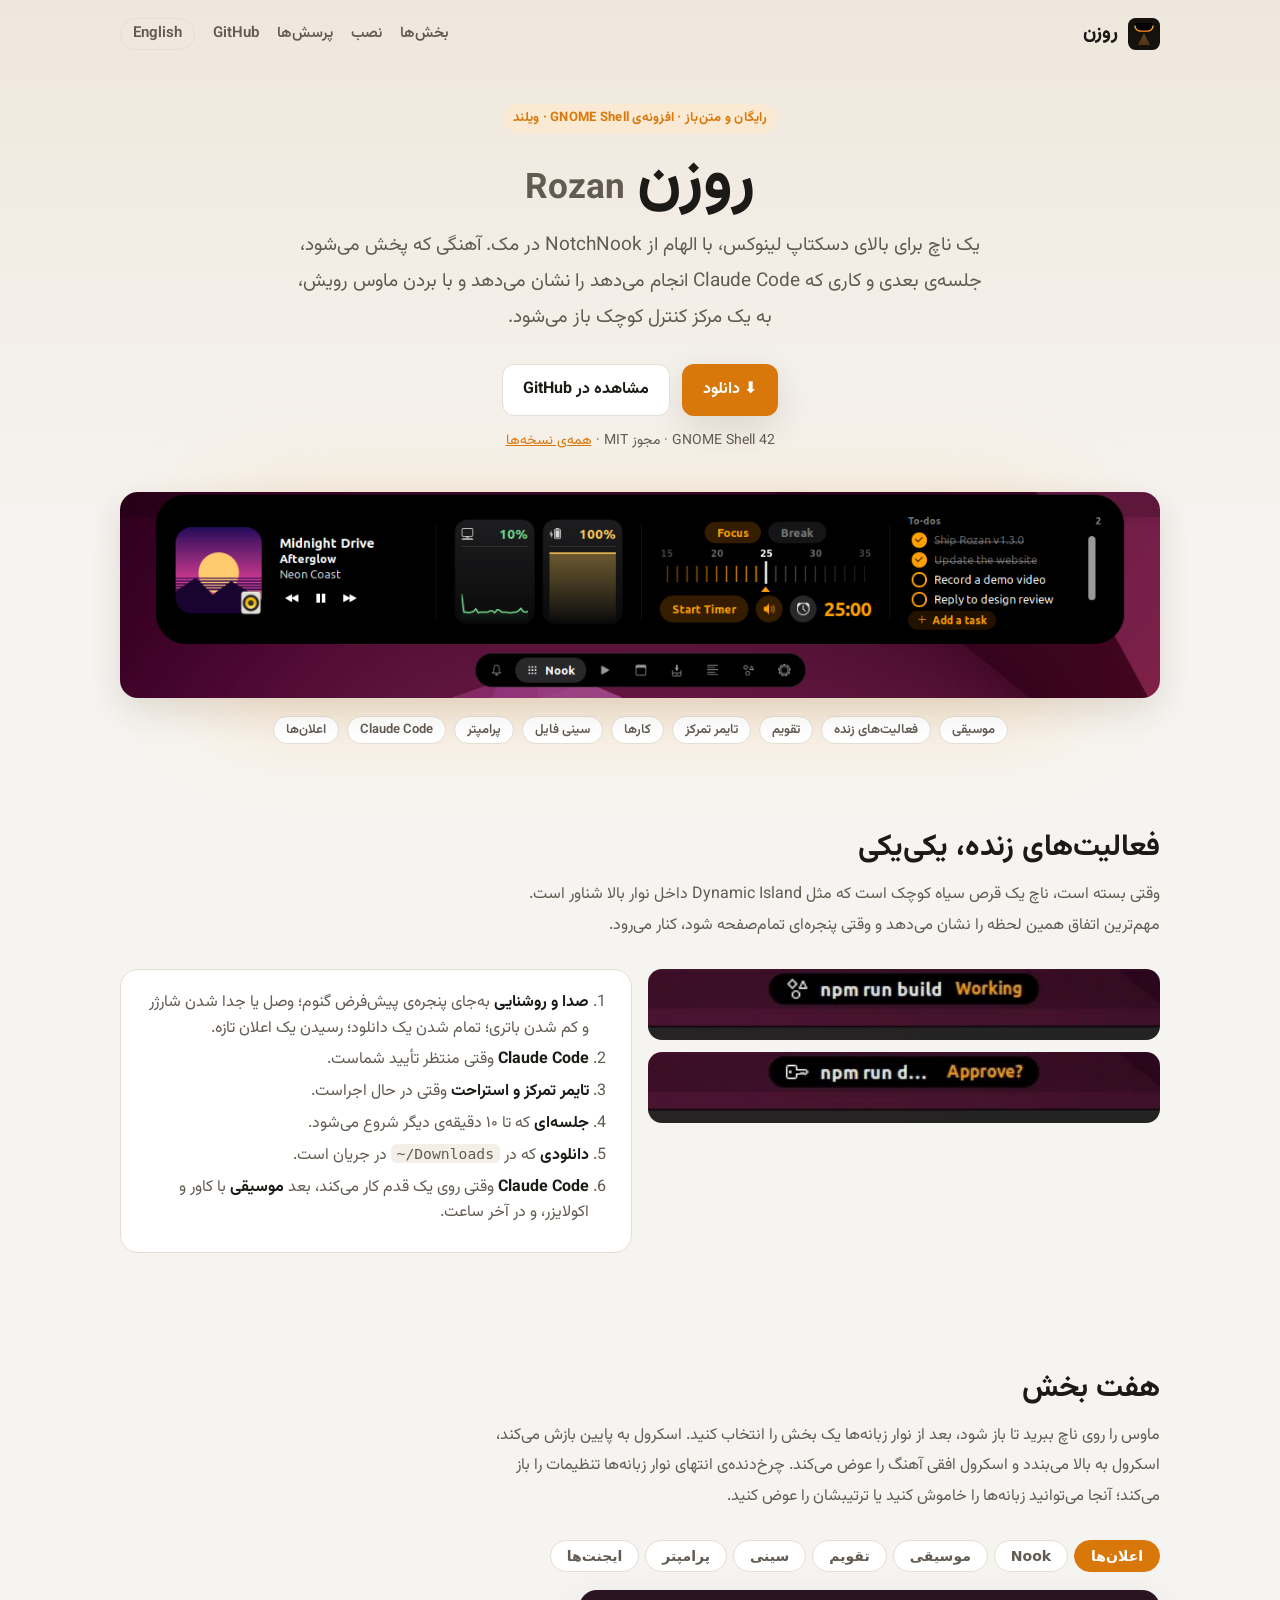
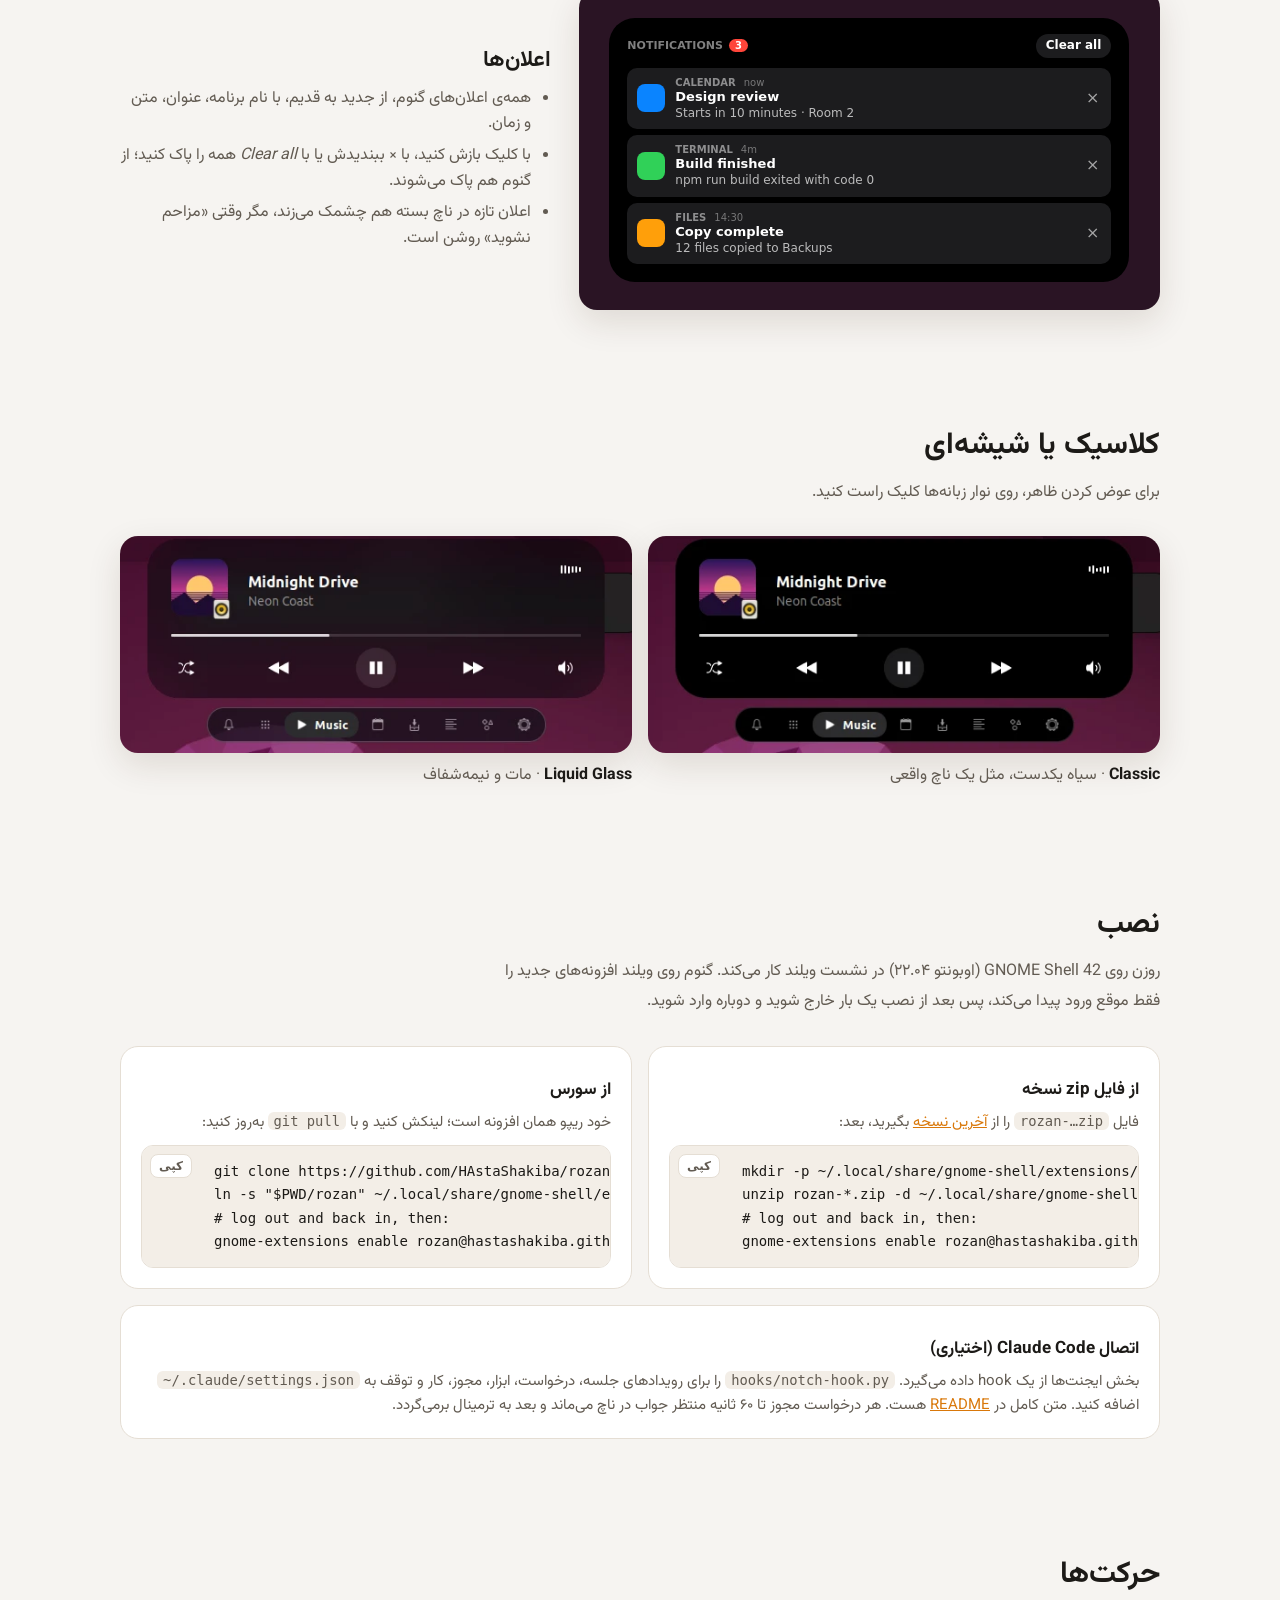
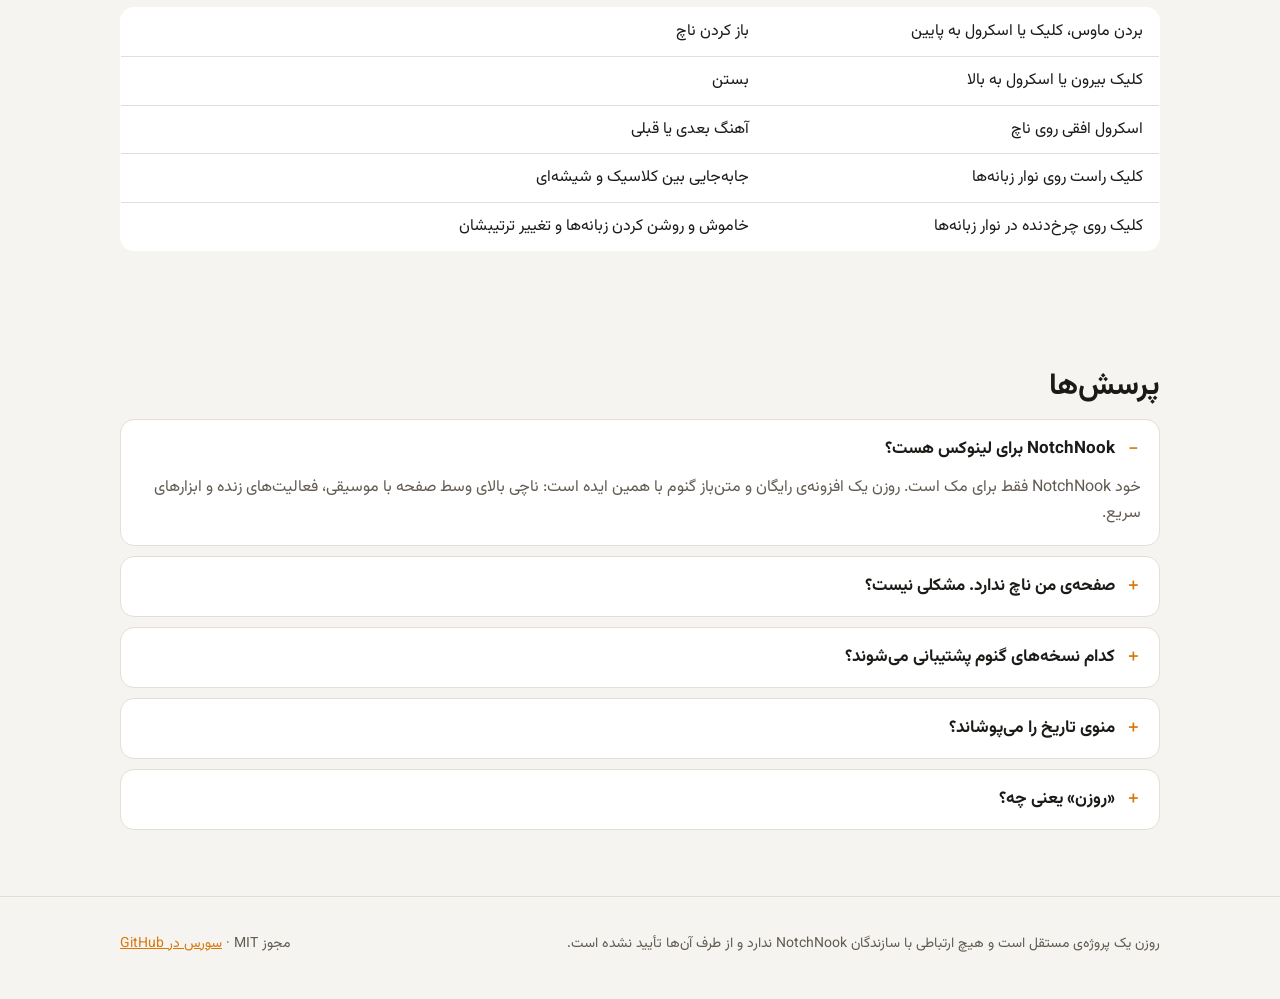
==== commit d7082183: "Update the website for the Dynamic Island look and tab settings Retake every screenshot with the flo" ====
--- a/site/fa/index.html
+++ b/site/fa/index.html
@@ -51,7 +51,7 @@
       <p class="meta"><span id="release-meta">GNOME Shell 42 · مجوز MIT</span>
         · <a href="https://github.com/HAstaShakiba/rozan/releases">همه‌ی نسخه‌ها</a></p>
       <div class="stage">
-        <img src="../screenshot.png" width="1160" height="245" fetchpriority="high"
+        <img src="../screenshot.png" width="1160" height="229" fetchpriority="high"
              alt="روزن باز در صفحه‌ی Nook: کاور آهنگ و کنترل‌ها، نمودار پردازنده و باتری، تایمر تمرکز و فهرست کارها">
       </div>
       <div class="pills">
@@ -65,7 +65,7 @@
   <section id="activities">
     <div class="wrap">
       <h2>فعالیت‌های زنده، یکی‌یکی</h2>
-      <p class="section-lead">وقتی بسته است، ناچ یک قرص سیاه کوچک روی نوار بالاست. مهم‌ترین اتفاق همین لحظه را نشان
+      <p class="section-lead">وقتی بسته است، ناچ یک قرص سیاه کوچک است که مثل Dynamic Island داخل نوار بالا شناور است. مهم‌ترین اتفاق همین لحظه را نشان
         می‌دهد و وقتی پنجره‌ای تمام‌صفحه شود، کنار می‌رود.</p>
       <div class="activities">
         <div>
@@ -92,7 +92,8 @@
     <div class="wrap">
       <h2>هفت بخش</h2>
       <p class="section-lead">ماوس را روی ناچ ببرید تا باز شود، بعد از نوار زبانه‌ها یک بخش را انتخاب کنید. اسکرول به پایین
-        بازش می‌کند، اسکرول به بالا می‌بندد و اسکرول افقی آهنگ را عوض می‌کند.</p>
+        بازش می‌کند، اسکرول به بالا می‌بندد و اسکرول افقی آهنگ را عوض می‌کند. چرخ‌دنده‌ی انتهای نوار زبانه‌ها
+        تنظیمات را باز می‌کند؛ آنجا می‌توانید زبانه‌ها را خاموش کنید یا ترتیبشان را عوض کنید.</p>
       <div class="tabs" role="tablist">
         <button class="tab" role="tab" aria-selected="true" aria-controls="p-notifications" id="t-notifications">اعلان‌ها</button>
         <button class="tab" role="tab" aria-selected="false" aria-controls="p-nook" id="t-nook">Nook</button>
@@ -116,7 +117,7 @@
           <li>اعلان تازه در ناچ بسته هم چشمک می‌زند، مگر وقتی «مزاحم نشوید» روشن است.</li></ul></div>
       </div>
       <div class="panel wide" role="tabpanel" id="p-nook" aria-labelledby="t-nook" hidden>
-        <div class="shot"><img src="../img/nook.webp" width="1160" height="245" loading="lazy" alt="صفحه‌ی Nook"></div>
+        <div class="shot"><img src="../img/nook.webp" width="1160" height="229" loading="lazy" alt="صفحه‌ی Nook"></div>
         <div><h3>Nook</h3><ul>
           <li>پخش‌کننده‌ی کوچک با آیکون برنامه روی کاور.</li>
           <li>کاشی پردازنده و باتری با نمودار تاریخچه (روی دسکتاپ، حافظه).</li>
@@ -124,21 +125,21 @@
           <li>کارها: کلیک برای تیک زدن، کلیک راست برای حذف.</li></ul></div>
       </div>
       <div class="panel" role="tabpanel" id="p-music" aria-labelledby="t-music" hidden>
-        <div class="shot"><img src="../img/music.webp" width="560" height="240" loading="lazy" alt="صفحه‌ی موسیقی"></div>
+        <div class="shot"><img src="../img/music.webp" width="560" height="237" loading="lazy" alt="صفحه‌ی موسیقی"></div>
         <div><h3>موسیقی</h3><ul>
           <li>با هر پخش‌کننده‌ی MPRIS کار می‌کند: Spotify، فایرفاکس، کرومیوم، VLC و بقیه.</li>
           <li>کاور، نام آهنگ و خواننده، با نوار پیشرفتی که می‌شود کشید و جلو و عقب رفت.</li>
           <li>قبلی، پخش/توقف و بعدی؛ اسکرول افقی هم آهنگ را عوض می‌کند.</li></ul></div>
       </div>
       <div class="panel" role="tabpanel" id="p-calendar" aria-labelledby="t-calendar" hidden>
-        <div class="shot"><img src="../img/calendar.webp" width="760" height="330" loading="lazy" alt="صفحه‌ی تقویم"></div>
+        <div class="shot"><img src="../img/calendar.webp" width="760" height="341" loading="lazy" alt="صفحه‌ی تقویم"></div>
         <div><h3>تقویم</h3><ul>
           <li>رویدادهای باقی‌مانده‌ی امروز و رویدادهای فردا، از سرویس تقویم گنوم.</li>
           <li>تقویم‌های GNOME Online Accounts و Evolution را هم شامل می‌شود.</li>
           <li>رویدادی که در جریان است با <em>Now</em> مشخص می‌شود.</li></ul></div>
       </div>
       <div class="panel" role="tabpanel" id="p-tray" aria-labelledby="t-tray" hidden>
-        <div class="shot"><img src="../img/tray.webp" width="620" height="205" loading="lazy" alt="صفحه‌ی سینی"></div>
+        <div class="shot"><img src="../img/tray.webp" width="620" height="203" loading="lazy" alt="صفحه‌ی سینی"></div>
         <div><h3>سینی فایل</h3><ul>
           <li>قفسه‌ای برای فایل‌هایی که قرار است به‌زودی استفاده کنید.</li>
           <li>فایل‌ها را در Files کپی کنید و <em>Paste</em> را بزنید (گنوم ۴۲ کشیدن و رها کردن از برنامه‌های ویلند را نمی‌گیرد).</li>
@@ -152,7 +153,7 @@
           <li>هنگام ضبط، با قفل باز نگهش دارید.</li></ul></div>
       </div>
       <div class="panel" role="tabpanel" id="p-agents" aria-labelledby="t-agents" hidden>
-        <div class="shot"><img src="../img/agents-perm.webp" width="690" height="330" loading="lazy" alt="صفحه‌ی ایجنت‌ها با یک درخواست مجوز"></div>
+        <div class="shot"><img src="../img/agents-perm.webp" width="690" height="251" loading="lazy" alt="صفحه‌ی ایجنت‌ها با یک درخواست مجوز"></div>
         <div><h3>ایجنت‌ها</h3><ul>
           <li>همه‌ی جلسه‌های Claude Code را دنبال کنید: درخواست، فهرست کارها و دستوری که الان اجرا می‌شود.</li>
           <li>درخواست‌های مجوز را از خود ناچ تأیید یا رد کنید، یا به ترمینال بروید.</li>
@@ -166,9 +167,9 @@
       <h2>کلاسیک یا شیشه‌ای</h2>
       <p class="section-lead">برای عوض کردن ظاهر، روی نوار زبانه‌ها کلیک راست کنید.</p>
       <div class="compare">
-        <figure class="shot"><img src="../img/music.webp" width="560" height="240" loading="lazy" alt="ناچ سیاه کلاسیک در صفحه‌ی موسیقی">
+        <figure class="shot"><img src="../img/music.webp" width="560" height="237" loading="lazy" alt="ناچ سیاه کلاسیک در صفحه‌ی موسیقی">
           <figcaption>Classic <span>· سیاه یکدست، مثل یک ناچ واقعی</span></figcaption></figure>
-        <figure class="shot"><img src="../img/glass-music.webp" width="560" height="240" loading="lazy" alt="ناچ شیشه‌ای مات و نیمه‌شفاف در صفحه‌ی موسیقی">
+        <figure class="shot"><img src="../img/glass-music.webp" width="560" height="237" loading="lazy" alt="ناچ شیشه‌ای مات و نیمه‌شفاف در صفحه‌ی موسیقی">
           <figcaption>Liquid Glass <span>· مات و نیمه‌شفاف</span></figcaption></figure>
       </div>
     </div>
@@ -215,6 +216,7 @@
         <tr><td>کلیک بیرون یا اسکرول به بالا</td><td>بستن</td></tr>
         <tr><td>اسکرول افقی روی ناچ</td><td>آهنگ بعدی یا قبلی</td></tr>
         <tr><td>کلیک راست روی نوار زبانه‌ها</td><td>جابه‌جایی بین کلاسیک و شیشه‌ای</td></tr>
+        <tr><td>کلیک روی چرخ‌دنده در نوار زبانه‌ها</td><td>خاموش و روشن کردن زبانه‌ها و تغییر ترتیبشان</td></tr>
       </table>
     </div>
   </section>
